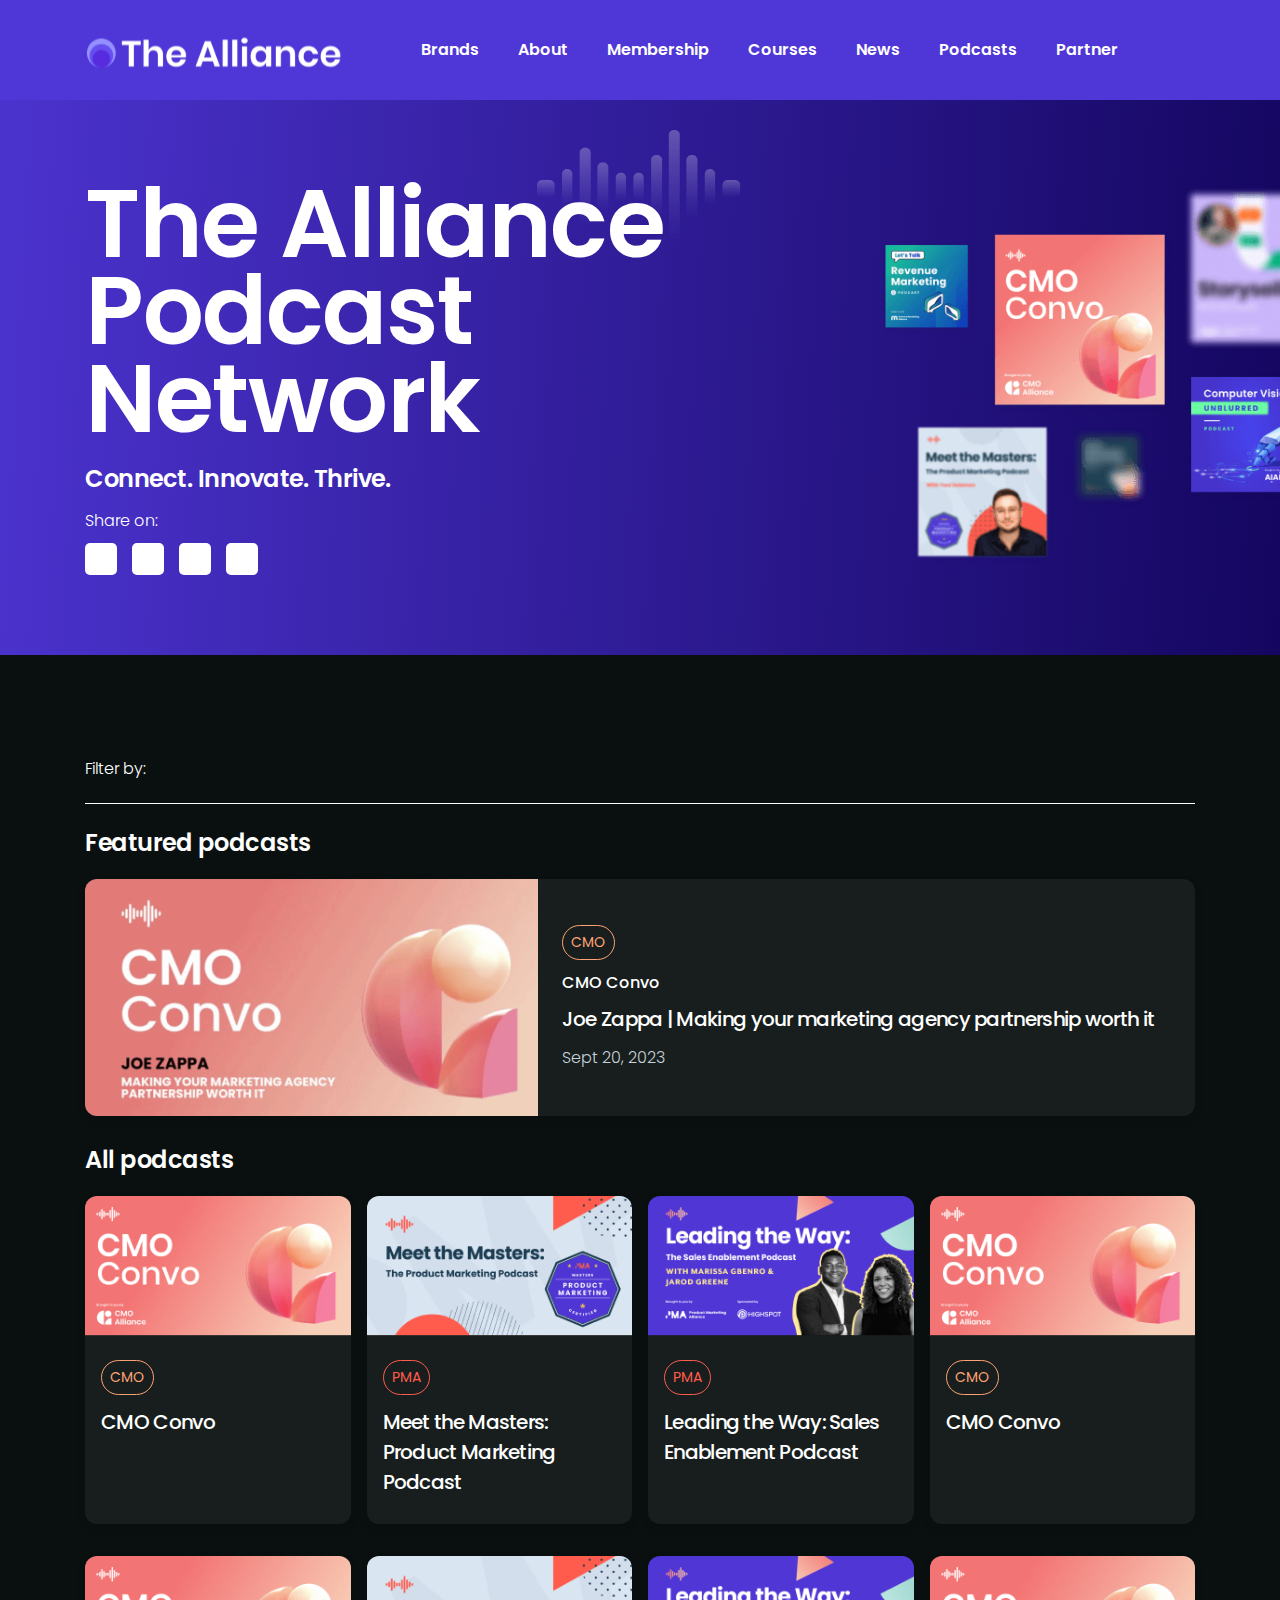
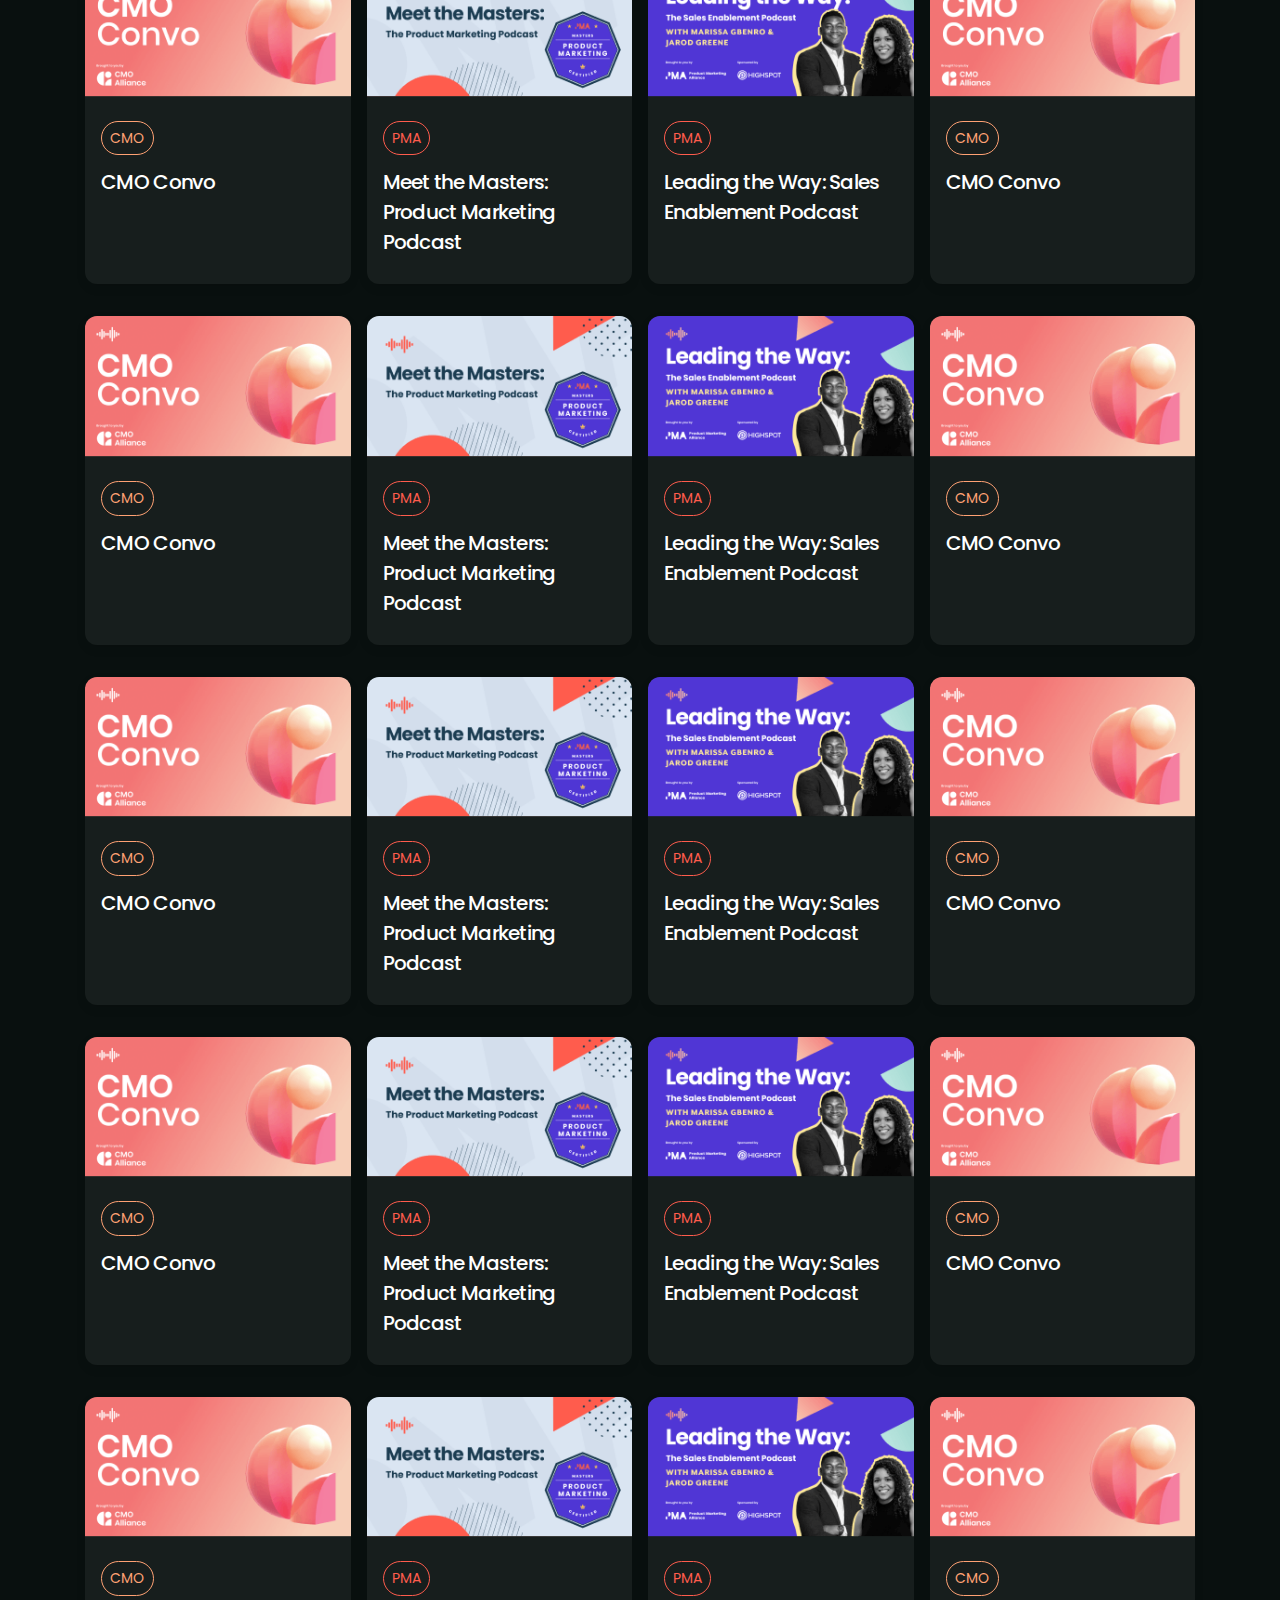
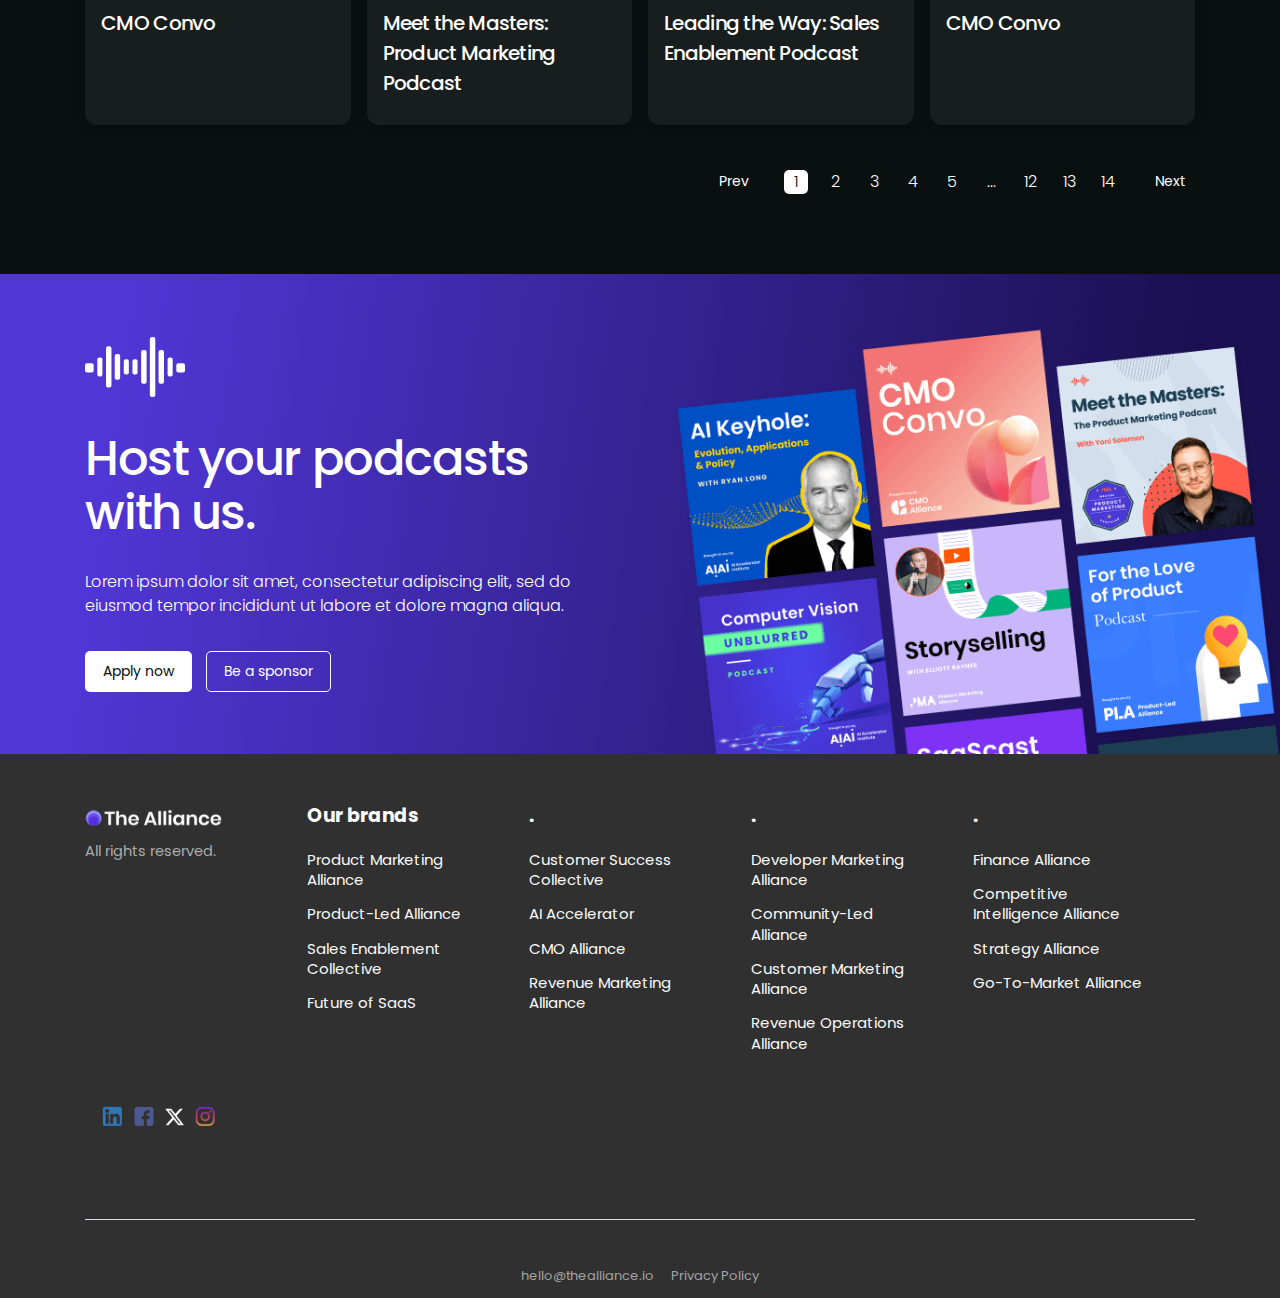
==== index.html @ 999b0a7b "a" ====
<!DOCTYPE html>
<html lang="en">
  <head>
    <meta charset="utf-8" />
    <title>The Alliance</title>
    <meta
      name="viewport"
      content="width=device-width, initial-scale=1, shrink-to-fit=no"
    />
    <meta name="description" content="Site description will be here" />
    <link
      href="https://kit-pro.fontawesome.com/releases/v5.15.2/css/pro.min.css"
      rel="stylesheet"
    />
    <link rel="stylesheet" href="css/nice-select.css" />
    <link rel="stylesheet" href="css/default-edit.css" />
    <link rel="stylesheet" type="text/css" href="style.css" />
    <link rel="stylesheet" type="text/css" href="css/responsive.css" />
    <!--End ALL STYLESHEET -->
  </head>

  <body>
    <!-- main-wrap -->
    <div class="main-wrap">
      <!-- offcanvas-start -->
      <div class="offcanvas-menu">
        <ul class="offmenu" id="menuParent">
          <a href="#" class="offcanvas-close"><i class="fa fa-times"></i></a>
          <li class="active"><a href="#">HOME</a></li>
          <li><a href="#">ABOUT US</a></li>
          <li class="dropdown">
            <a href="#" data-bs-toggle="collapse" data-bs-target="#drop-menu1"
              >OUR HORSES</a
            >
            <div
              class="dropdown-menu-custom collapse"
              id="drop-menu1"
              data-bs-parent="#menuParent"
            >
              <ul>
                <li><a href="#">YEARLINGS</a></li>
                <li><a href="#">2 YEAR OLDS</a></li>
                <li><a href="#">3 YEAR OLD PLUS</a></li>
              </ul>
            </div>
          </li>
          <li><a href="#">LATEST NEWS</a></li>
          <li><a href="#">CONTACT & FIND US</a></li>
        </ul>
      </div>
      <div class="offcanvas-overlay"></div>
      <!-- offcanvas-start-end -->

      <!-- header-section -->
      <header class="a-header">
        <div class="a-header-in">
          <div class="container">
            <div class="a-header__inner">
              <a href="index.html" class="a-header-logo">
                <img src="images/home/the-alliance-logo.svg" alt="" />
              </a>
              <div class="a-header-right">
                <div class="a-main-menu">
                  <ul>
                    <li><a href="#">Brands</a></li>
                    <li><a href="#">About</a></li>
                    <li><a href="#">Membership</a></li>
                    <li><a href="#">Courses</a></li>
                    <li><a href="#">News</a></li>
                    <li><a href="#">Podcasts</a></li>
                    <li><a href="#">Partner</a></li>
                  </ul>
                </div>
              </div>
            </div>
          </div>
        </div>
      </header>
      <!--End header-section -->

      <!-- main -->
      <main>
        <!-- hero-section -->
        <section class="hero-section">
          <div class="container">
            <div class="hero-section__inner">
              <div class="hero__row">
                <div class="hero__content">
                  <h1 class="h1">
                    <img
                      src="images/home/hero-title-shape.png"
                      alt=""
                      class="h1-shape"
                    />
                    The Alliance <br />
                    Podcast Network
                  </h1>
                  <h3>Connect. Innovate. Thrive.</h3>

                  <div class="h-share">
                    <h4>Share on:</h4>
                    <ul class="h-share-ul">
                      <li>
                        <a href=""><i class="fab fa-linkedin-in"></i></a>
                      </li>
                      <li>
                        <a href=""><i class="fab fa-twitter"></i></a>
                      </li>
                      <li>
                        <a href=""><i class="fab fa-facebook-f"></i></a>
                      </li>
                      <li>
                        <a href=""><i class="fab fa-instagram"></i></a>
                      </li>
                    </ul>
                  </div>
                </div>
                <div class="hero__image">
                  <img src="images/home/hero-image.png" alt="" class="img" />
                </div>
              </div>
            </div>
          </div>
        </section>
        <!-- hero-section end -->

        <!-- case-section -->
        <section class="case-section">
          <div class="container">
            <div class="case-section__inner">
              <!-- case-filter -->
              <div class="case__filter">
                <div class="case__filter__title">
                  <h4>
                    Filter by:
                    <span class="icon"><i class="far fa-plus"></i></span>
                  </h4>
                </div>
              </div>
              <!-- case-filter-end -->

              <!-- case-group -->
              <div class="case__group">
                <div class="case__group__title">
                  <h4>Featured podcasts</h4>
                </div>
                <div class="case__group__body">
                  <div class="product-slider product-slider-active">
                    <div class="product-slide">
                      <div class="product-slide_product">
                        <div class="product-slide_product__image">
                          <img
                            src="images/home/product-slide-1.png"
                            alt=""
                            class="img"
                          />
                        </div>
                        <div class="product-slide_product__content">
                          <div class="prd-tag">CMO</div>
                          <h4>CMO Convo</h4>
                          <h3>
                            Joe Zappa | Making your marketing agency partnership
                            worth it
                          </h3>
                          <p>Sept 20, 2023</p>
                        </div>
                      </div>
                    </div>
                  </div>
                </div>
              </div>
              <!-- case-group-end -->

              <!-- case-group -->
              <div class="case__group">
                <div class="case__group__title">
                  <h4>All podcasts</h4>
                </div>
                <div class="case__group__body">
                  <div class="product__case">
                    <!-- column -->
                    <div class="product__case__column">
                      <div class="product-sq">
                        <div class="product-sq__image">
                          <img
                            src="images/home/product-sq-1.png"
                            alt=""
                            class="img"
                          />
                        </div>
                        <div class="product-sq__content">
                          <div class="prd-tag">CMO</div>
                          <h3>CMO Convo</h3>
                        </div>
                      </div>
                    </div>
                    <!-- column-end -->
                    <!-- column -->
                    <div class="product__case__column">
                      <div class="product-sq">
                        <div class="product-sq__image">
                          <img
                            src="images/home/product-sq-2.png"
                            alt=""
                            class="img"
                          />
                        </div>
                        <div class="product-sq__content">
                          <div class="prd-tag prd-tag--r">PMA</div>
                          <h3>Meet the Masters: Product Marketing Podcast</h3>
                        </div>
                      </div>
                    </div>
                    <!-- column-end -->
                    <!-- column -->
                    <div class="product__case__column">
                      <div class="product-sq">
                        <div class="product-sq__image">
                          <img
                            src="images/home/product-sq-3.png"
                            alt=""
                            class="img"
                          />
                        </div>
                        <div class="product-sq__content">
                          <div class="prd-tag prd-tag--r">PMA</div>
                          <h3>Leading the Way: Sales Enablement Podcast</h3>
                        </div>
                      </div>
                    </div>
                    <!-- column-end -->
                    <!-- column -->
                    <div class="product__case__column">
                      <div class="product-sq">
                        <div class="product-sq__image">
                          <img
                            src="images/home/product-sq-4.png"
                            alt=""
                            class="img"
                          />
                        </div>
                        <div class="product-sq__content">
                          <div class="prd-tag">CMO</div>
                          <h3>CMO Convo</h3>
                        </div>
                      </div>
                    </div>
                    <!-- column-end -->

                    <!-- column -->
                    <div class="product__case__column">
                      <div class="product-sq">
                        <div class="product-sq__image">
                          <img
                            src="images/home/product-sq-1.png"
                            alt=""
                            class="img"
                          />
                        </div>
                        <div class="product-sq__content">
                          <div class="prd-tag">CMO</div>
                          <h3>CMO Convo</h3>
                        </div>
                      </div>
                    </div>
                    <!-- column-end -->
                    <!-- column -->
                    <div class="product__case__column">
                      <div class="product-sq">
                        <div class="product-sq__image">
                          <img
                            src="images/home/product-sq-2.png"
                            alt=""
                            class="img"
                          />
                        </div>
                        <div class="product-sq__content">
                          <div class="prd-tag prd-tag--r">PMA</div>
                          <h3>Meet the Masters: Product Marketing Podcast</h3>
                        </div>
                      </div>
                    </div>
                    <!-- column-end -->
                    <!-- column -->
                    <div class="product__case__column">
                      <div class="product-sq">
                        <div class="product-sq__image">
                          <img
                            src="images/home/product-sq-3.png"
                            alt=""
                            class="img"
                          />
                        </div>
                        <div class="product-sq__content">
                          <div class="prd-tag prd-tag--r">PMA</div>
                          <h3>Leading the Way: Sales Enablement Podcast</h3>
                        </div>
                      </div>
                    </div>
                    <!-- column-end -->
                    <!-- column -->
                    <div class="product__case__column">
                      <div class="product-sq">
                        <div class="product-sq__image">
                          <img
                            src="images/home/product-sq-4.png"
                            alt=""
                            class="img"
                          />
                        </div>
                        <div class="product-sq__content">
                          <div class="prd-tag">CMO</div>
                          <h3>CMO Convo</h3>
                        </div>
                      </div>
                    </div>
                    <!-- column-end -->

                    <!-- column -->
                    <div class="product__case__column">
                      <div class="product-sq">
                        <div class="product-sq__image">
                          <img
                            src="images/home/product-sq-1.png"
                            alt=""
                            class="img"
                          />
                        </div>
                        <div class="product-sq__content">
                          <div class="prd-tag">CMO</div>
                          <h3>CMO Convo</h3>
                        </div>
                      </div>
                    </div>
                    <!-- column-end -->
                    <!-- column -->
                    <div class="product__case__column">
                      <div class="product-sq">
                        <div class="product-sq__image">
                          <img
                            src="images/home/product-sq-2.png"
                            alt=""
                            class="img"
                          />
                        </div>
                        <div class="product-sq__content">
                          <div class="prd-tag prd-tag--r">PMA</div>
                          <h3>Meet the Masters: Product Marketing Podcast</h3>
                        </div>
                      </div>
                    </div>
                    <!-- column-end -->
                    <!-- column -->
                    <div class="product__case__column">
                      <div class="product-sq">
                        <div class="product-sq__image">
                          <img
                            src="images/home/product-sq-3.png"
                            alt=""
                            class="img"
                          />
                        </div>
                        <div class="product-sq__content">
                          <div class="prd-tag prd-tag--r">PMA</div>
                          <h3>Leading the Way: Sales Enablement Podcast</h3>
                        </div>
                      </div>
                    </div>
                    <!-- column-end -->
                    <!-- column -->
                    <div class="product__case__column">
                      <div class="product-sq">
                        <div class="product-sq__image">
                          <img
                            src="images/home/product-sq-4.png"
                            alt=""
                            class="img"
                          />
                        </div>
                        <div class="product-sq__content">
                          <div class="prd-tag">CMO</div>
                          <h3>CMO Convo</h3>
                        </div>
                      </div>
                    </div>
                    <!-- column-end -->

                    <!-- column -->
                    <div class="product__case__column">
                      <div class="product-sq">
                        <div class="product-sq__image">
                          <img
                            src="images/home/product-sq-1.png"
                            alt=""
                            class="img"
                          />
                        </div>
                        <div class="product-sq__content">
                          <div class="prd-tag">CMO</div>
                          <h3>CMO Convo</h3>
                        </div>
                      </div>
                    </div>
                    <!-- column-end -->
                    <!-- column -->
                    <div class="product__case__column">
                      <div class="product-sq">
                        <div class="product-sq__image">
                          <img
                            src="images/home/product-sq-2.png"
                            alt=""
                            class="img"
                          />
                        </div>
                        <div class="product-sq__content">
                          <div class="prd-tag prd-tag--r">PMA</div>
                          <h3>Meet the Masters: Product Marketing Podcast</h3>
                        </div>
                      </div>
                    </div>
                    <!-- column-end -->
                    <!-- column -->
                    <div class="product__case__column">
                      <div class="product-sq">
                        <div class="product-sq__image">
                          <img
                            src="images/home/product-sq-3.png"
                            alt=""
                            class="img"
                          />
                        </div>
                        <div class="product-sq__content">
                          <div class="prd-tag prd-tag--r">PMA</div>
                          <h3>Leading the Way: Sales Enablement Podcast</h3>
                        </div>
                      </div>
                    </div>
                    <!-- column-end -->
                    <!-- column -->
                    <div class="product__case__column">
                      <div class="product-sq">
                        <div class="product-sq__image">
                          <img
                            src="images/home/product-sq-4.png"
                            alt=""
                            class="img"
                          />
                        </div>
                        <div class="product-sq__content">
                          <div class="prd-tag">CMO</div>
                          <h3>CMO Convo</h3>
                        </div>
                      </div>
                    </div>
                    <!-- column-end -->

                    <!-- column -->
                    <div class="product__case__column">
                      <div class="product-sq">
                        <div class="product-sq__image">
                          <img
                            src="images/home/product-sq-1.png"
                            alt=""
                            class="img"
                          />
                        </div>
                        <div class="product-sq__content">
                          <div class="prd-tag">CMO</div>
                          <h3>CMO Convo</h3>
                        </div>
                      </div>
                    </div>
                    <!-- column-end -->
                    <!-- column -->
                    <div class="product__case__column">
                      <div class="product-sq">
                        <div class="product-sq__image">
                          <img
                            src="images/home/product-sq-2.png"
                            alt=""
                            class="img"
                          />
                        </div>
                        <div class="product-sq__content">
                          <div class="prd-tag prd-tag--r">PMA</div>
                          <h3>Meet the Masters: Product Marketing Podcast</h3>
                        </div>
                      </div>
                    </div>
                    <!-- column-end -->
                    <!-- column -->
                    <div class="product__case__column">
                      <div class="product-sq">
                        <div class="product-sq__image">
                          <img
                            src="images/home/product-sq-3.png"
                            alt=""
                            class="img"
                          />
                        </div>
                        <div class="product-sq__content">
                          <div class="prd-tag prd-tag--r">PMA</div>
                          <h3>Leading the Way: Sales Enablement Podcast</h3>
                        </div>
                      </div>
                    </div>
                    <!-- column-end -->
                    <!-- column -->
                    <div class="product__case__column">
                      <div class="product-sq">
                        <div class="product-sq__image">
                          <img
                            src="images/home/product-sq-4.png"
                            alt=""
                            class="img"
                          />
                        </div>
                        <div class="product-sq__content">
                          <div class="prd-tag">CMO</div>
                          <h3>CMO Convo</h3>
                        </div>
                      </div>
                    </div>
                    <!-- column-end -->

                    <!-- column -->
                    <div class="product__case__column">
                      <div class="product-sq">
                        <div class="product-sq__image">
                          <img
                            src="images/home/product-sq-1.png"
                            alt=""
                            class="img"
                          />
                        </div>
                        <div class="product-sq__content">
                          <div class="prd-tag">CMO</div>
                          <h3>CMO Convo</h3>
                        </div>
                      </div>
                    </div>
                    <!-- column-end -->
                    <!-- column -->
                    <div class="product__case__column">
                      <div class="product-sq">
                        <div class="product-sq__image">
                          <img
                            src="images/home/product-sq-2.png"
                            alt=""
                            class="img"
                          />
                        </div>
                        <div class="product-sq__content">
                          <div class="prd-tag prd-tag--r">PMA</div>
                          <h3>Meet the Masters: Product Marketing Podcast</h3>
                        </div>
                      </div>
                    </div>
                    <!-- column-end -->
                    <!-- column -->
                    <div class="product__case__column">
                      <div class="product-sq">
                        <div class="product-sq__image">
                          <img
                            src="images/home/product-sq-3.png"
                            alt=""
                            class="img"
                          />
                        </div>
                        <div class="product-sq__content">
                          <div class="prd-tag prd-tag--r">PMA</div>
                          <h3>Leading the Way: Sales Enablement Podcast</h3>
                        </div>
                      </div>
                    </div>
                    <!-- column-end -->
                    <!-- column -->
                    <div class="product__case__column">
                      <div class="product-sq">
                        <div class="product-sq__image">
                          <img
                            src="images/home/product-sq-4.png"
                            alt=""
                            class="img"
                          />
                        </div>
                        <div class="product-sq__content">
                          <div class="prd-tag">CMO</div>
                          <h3>CMO Convo</h3>
                        </div>
                      </div>
                    </div>
                    <!-- column-end -->
                  </div>
                </div>
              </div>
              <!-- case-group-end -->

              <!-- pagination -->
              <div class="pagination">
                <a href="#" class="act-button">
                  <i class="far fa-arrow-left"></i>
                  <span class="txt">Prev</span>
                </a>
                <ul>
                  <li><a class="active" href="#">1</a></li>
                  <li><a href="#">2</a></li>
                  <li><a href="#">3</a></li>
                  <li><a href="#">4</a></li>
                  <li><a href="#">5</a></li>
                  <li><a href="#">...</a></li>
                  <li><a href="#">12</a></li>
                  <li><a href="#">13</a></li>
                  <li><a href="#">14</a></li>
                </ul>
                <a href="#" class="act-button">
                  <span class="txt">Next</span>
                  <i class="far fa-arrow-right"></i>
                </a>
              </div>
              <!-- pagination-end -->
            </div>
          </div>
        </section>
        <!-- case-section-end -->

        <!-- hp-section -->
        <section class="hp-section">
          <div class="container">
            <div class="hp-section__inner">
              <div class="hp__row">
                <div class="hp_content_side">
                  <div class="t-shape">
                    <img
                      src="images/home/hp-title-shape.svg"
                      alt=""
                      class="img"
                    />
                  </div>
                  <h3>Host your podcasts with us.</h3>
                  <p>
                    Lorem ipsum dolor sit amet, consectetur adipiscing elit, sed
                    do eiusmod tempor incididunt ut labore et dolore magna
                    aliqua.
                  </p>
                  <div class="bottom-buttons">
                    <a href="#" class="button default-button">Apply now</a>
                    <a
                      href="#"
                      class="button default-button default-button--bordered"
                      >Be a sponsor</a
                    >
                  </div>
                </div>
                <div class="hp_image_side">
                  <img src="images/home/hp-image.png" alt="" class="img" />
                </div>
              </div>
            </div>
          </div>
        </section>
        <!-- hp-section-end -->
      </main>
      <!-- main end -->

      <!-- footer-section -->
      <footer class="a-footer">
        <div class="container">
          <div class="a-footer-top">
            <div class="a-footer-top__row">
              <div class="a-f-t-l-column">
                <a href="index.html" class="a-footer-logo">
                  <img src="images/home/the-alliance-logo.svg" alt="" />
                </a>
                <p>All rights reserved.</p>
              </div>
              <div class="a-f-t-m-column">
                <div class="footer-menu">
                  <h4>Our brands</h4>
                  <ul>
                    <li><a href="#">Product Marketing Alliance</a></li>
                    <li><a href="#">Product-Led Alliance</a></li>
                    <li><a href="#">Sales Enablement Collective</a></li>
                    <li><a href="#">Future of SaaS</a></li>
                  </ul>
                </div>
              </div>
              <div class="a-f-t-m-column">
                <div class="footer-menu">
                  <h4>.</h4>
                  <ul>
                    <li><a href="#">Customer Success Collective</a></li>
                    <li><a href="#">AI Accelerator</a></li>
                    <li><a href="#">CMO Alliance</a></li>
                    <li><a href="#">Revenue Marketing Alliance</a></li>
                  </ul>
                </div>
              </div>
              <div class="a-f-t-m-column">
                <div class="footer-menu">
                  <h4>.</h4>
                  <ul>
                    <li><a href="#">Developer Marketing Alliance</a></li>
                    <li><a href="#">Community-Led Alliance</a></li>
                    <li><a href="#">Customer Marketing Alliance</a></li>
                    <li><a href="#">Revenue Operations Alliance</a></li>
                  </ul>
                </div>
              </div>
              <div class="a-f-t-m-column">
                <div class="footer-menu">
                  <h4>.</h4>
                  <ul>
                    <li><a href="#">Finance Alliance</a></li>
                    <li><a href="#">Competitive Intelligence Alliance</a></li>
                    <li><a href="#">Strategy Alliance</a></li>
                    <li><a href="#">Go-To-Market Alliance</a></li>
                  </ul>
                </div>
              </div>
            </div>
            <div class="afs-menu">
              <ul>
                <li>
                  <a href="#">
                    <img src="images/home/linkedin.png" alt="" />
                  </a>
                </li>
                <li>
                  <a href="#">
                    <img src="images/home/facebook.png" alt="" />
                  </a>
                </li>
                <li>
                  <a href="#">
                    <img src="images/home/x.png" alt="" />
                  </a>
                </li>
                <li>
                  <a href="#">
                    <img src="images/home/instagram.png" alt="" />
                  </a>
                </li>
              </ul>
            </div>
          </div>

          <div class="a-footer__bottom">
            <a href="mailto:hello@thealliance.io" class="a-f-a"
              >hello@thealliance.io</a
            >
            <a href="#" class="a-f-a">Privacy Policy</a>
          </div>
        </div>
      </footer>
      <!--End footer-section -->
    </div>
    <!-- main-wrap -->

    <!-- js -->
    <script src="js/main.js"></script>
    <!-- End All Js -->
  </body>
</html>
---- css/default-edit.css ----
/* ---buttons--- */
.default-button {
    padding: 5px 17px;
    min-height: 41px;
    border-radius: 5px;
    display: flex;
    align-items: center;
    justify-content: center;
    text-align: center;
    background: #fff;
    color: #09100F;
    font-size: 14px;
    font-style: normal;
    font-weight: 400;
    line-height: 17px; /* 121.429% */
    transition: 0.3s;
    border: 1px solid transparent;
}
.default-button:hover {
    color: #fff;
    background: var(--theme__color2);
    border-color: transparent;
}

.default-button--bordered {
    border-color: #fff;
    color: #fff;
    background: transparent;
}
/* ---buttons---end */

/* -checkbox-model- */
.checkbox-model {
    appearance: none;
    -moz-appearance: none;
    -webkit-appearance: none;
    height: 16px;
    width: 16px;
    border-radius: 5px;
    font-size: 12px;
    flex-shrink: 0;
    position: relative;
    cursor: pointer;
  }
  .checkbox-model::before {
    content: '';
    height: 100%;
    width: 100%;
    border: 1px solid #fff;
    position: absolute;
    top: 0;
    left: 0;
    height: 100%;
    width: 100%;
    display: flex;
    border-radius: inherit;
  }
  .checkbox-model::after {
    content: '\f00c';
    font-family: "Font Awesome 5 Pro";
    height: 100%;
    width: 100%;
    position: absolute;
    background: #fff;
    top: 0;
    left: 0;
    height: 100%;
    width: 100%;
    display: flex;
    align-items: center;
    justify-content: center;
    color: #09100F;
    font-size:inherit;
    border-radius: inherit;
    opacity: 0;
    transition: 0.3s;
  }
  .checkbox-model:checked::after {
    opacity: 1;
  }

/* small-tools */
.underline {
    text-decoration: underline !important;
}
.h-initial {
    height: initial !important;
}
.space-nowrap {
    white-space: nowrap;
}
.hidden-scroll {
    overflow-y: auto !important;
    -ms-overflow-style: none !important;  /* IE and Edge */
    scrollbar-width: none !important;  /* Firefox */
}
.hidden-scroll::-webkit-scrollbar {
    display: none !important;
}
.pseudo-before-none::before {
    display: none !important;
}
.pseudo-after-none::after {
    display: none !important;
}
.pseudo-none::before,
.pseudo-none::after {
    display: none !important;
}



.flip {
    transform: rotateY(180deg);
}
.flip-x {
    transform: rotateX(180deg);
}
.rotate1_8 {
    transform: rotate(45deg) !important;
}
.rotate2_8 {
    transform: rotate(90deg) !important;
}
.rotate3_8 {
    transform: rotate(135deg) !important;
}
.rotate4_8 {
    transform: rotate(180deg) !important;
}
.rotate5_8 {
    transform: rotate(225deg) !important;
}
.rotate6_8 {
    transform: rotate(270deg) !important;
}
.rotate7_8 {
    transform: rotate(315deg) !important;
}
.rotate8_8 {
    transform: rotate(360deg) !important;
}


/* bg */
.bg-theme1 {
    background: var(--theme__color1) !important;
}
.bg-theme2 {
    background: var(--theme__color2) !important;
}
.bg-theme3 {
    background: var(--theme__color3) !important;
}
.bg-theme4 {
    background: var(--theme__color4) !important;
}

/* hover--bg */
.hover-bg-theme1:hover {
    background: var(--theme__color1) !important;
}
.hover-bg-theme2:hover {
    background: var(--theme__color2) !important;
}
.hover-bg-theme3:hover {
    background: var(--theme__color3) !important;
}
.hover-bg-theme4:hover {
    background: var(--theme__color4) !important;
}


/* fonts */
.font1 {
    font-family: var(--font1);
}
.font2 {
    font-family: var(--font2);
}
.font3 {
    font-family: var(--font3);
}
.font4 {
    font-family: var(--font4);
}


/* text-color */
.color-white {
    color: #fff !important;
}
.color-text {
    color: var(--text__color1) !important;
}
.color-theme1 {
    color: var(--theme__color1) !important;
}
.color-theme2 {
    color: var(--theme__color2) !important;
}
.color-theme3 {
    color: var(--theme__color3) !important;
}
.color-theme4 {
    color: var(--theme__color4) !important;
}


/* text-align */
.text-left {
    text-align: left !important;
}
.text-right {
    text-align: right !important;
}
.text-center {
    text-align: center !important;
}
.text-justified {
    text-align: justify !important;
}


/* font-weights */
.fw-300 {
    font-weight: 300 !important;
}
.fw-400 {
    font-weight: 400 !important;
}
.fw-500 {
    font-weight: 500 !important;
}
.fw-600{
    font-weight: 600!important;
}
.fw-700 {
    font-weight: 700 !important;
}
.fw-800{
    font-weight: 800!important;
}



/* nice-select-edit */
.nice-select {
    height: initial;
    min-height: initial;
    line-height: 1;
    padding: 0 20px 0 0;
    float: none;
    display: inline-block;
    border: none;
}
.nice-select:after {
    margin-top: -2px;
}
.nice-select .list .option,
.nice-select.open .list .option {
    font-size: 16px;
    line-height: initial;
    min-height: initial;
    padding: 13px 15px;
    min-width: 50px;
}
.nice-select .option.selected {
    font-weight: inherit;
}
.nice-select .list {
    border-radius: 2px;
    min-width: 100%;
}

@media (max-width: 767px) {
    .nice-select .list .option,
    .nice-select.open .list .option {
        font-size: 16px;
        line-height: initial;
        min-height: initial;
        padding: 8px 12px;
        min-width: 50px;
    } 
}





/* important */
#scrollUp {
    background-image: url("../images/base/top.png");
    bottom: 20px;
    right: 20px;
    width: 38px;    /* Width of image */
    height: 38px;   /* Height of image */
    color: transparent;
}
---- style.css ----
/*-----------------------------------=========Main-Style-Sheet=========----------------------------------------*/


@import url('https://fonts.googleapis.com/css2?family=Poppins:wght@300;400;500;600;700;800&display=swap');
:root {
  --theme__color1: #4F36D6;
  --theme__color2: #FFA274;
  --theme__color3: #FF5C4D;
  --poppins: 'Poppins', sans-serif;
}
*,::before,::after {
  box-sizing: border-box;
  margin: 0;
  padding: 0;
}
body {
  font-size: 16px;
  line-height: 150%;
  background-color: #fff;
  overflow-x: hidden;
  word-wrap: break-word;
  word-break: normal;
  font-weight: 400;
  -webkit-font-smoothing: antialiased;
  font-family: var(--poppins);
}
a, a:active, a:focus, a:active, a:hover {
  text-decoration:none !important;
  color: inherit;
}
input{
  -ms-box-sizing: border-box;
  box-sizing: border-box;
}
a:hover,
a:focus,
input:focus,
input:hover,
select:focus,
select:hover,
select:active,
textarea:focus,
textarea:hover,
button:focus {
  outline: none;
}
::placeholder {
  opacity: 1;
}
:focus::placeholder {
  opacity: 0;
}
table {
  border-collapse: separate;
  border-spacing: 0;
  table-layout: fixed; /* Prevents HTML tables from becoming too wide */
  width: 100%;
}
img {
  -ms-interpolation-mode: bicubic;
  border: 0;
  height: auto;
  max-width: 100%;
  vertical-align: middle;
}
iframe {
  width: 100%;
}
h1, h2, h3, h4, h5, h6,
.h1, .h2, .h3, .h4, .h5, .h6{
  font-weight: 700;
}
ul{
    margin: 0;
    padding: 0;
    list-style: none;
}
p{
  font-size: 18px;
  line-height: 1.2;
  margin-bottom: 15px;
}
p:last-child{
  margin: 0;
}
.main-wrap {
  width: 100%;
  overflow: hidden;
}
.container {
  padding: 0 15px;
  margin: 0 auto;
  width: 100%;
}
@media (max-width: 575px) {
  .container {
    max-width: 100%;
  }
}
@media (max-width: 767px) and (min-width: 576px) {
  .container {
    max-width: 540px;
  }
}
@media (max-width: 991px) and (min-width: 768px) {
  .container {
    max-width: 720px;
  }
}
@media (max-width: 1199px) and (min-width: 992px) {
  .container {
    max-width: 960px;
  }
}
@media (max-width: 1399px) and (min-width: 1200px) {
  .container {
    max-width: 1140px;
  }
}
@media (min-width: 1300px) {
  .container {
    max-width: 1222px;
  }
}




/* header */
.a-header {
  position: relative;
  top: 0;
  left: 0;
  width: 100%;
  z-index: 100;
  background: var(--theme__color1);
  color: #fff;
}
.a-header-in {
  padding: 30px 0;
}
.a-header__inner {
  display: flex;
  justify-content: space-between;
  align-items: center;
}
.a-header-logo {
  display: block;
  width: 259px;
}
.a-header-logo img {

}

.a-header-right {
  margin: 0 auto;
}
.a-main-menu {

}
.a-main-menu ul {
  gap: 23px;
  display: flex;
}
.a-main-menu ul li {

}
.a-main-menu ul li a {
  font-size: 16px;
  padding: 5px 8px;
  border-radius: 5px;
  font-style: normal;
  font-weight: 600;
  line-height: 150%; /*  */
  display: flex;
  transition: 0.3s;
}
.a-main-menu ul li a:hover {
  background: #7958DE;
}
/* header-end */

/* ---offcanvas-css--- */
.offcanvas-open {
  font-size: 22px;
  transition: 0.3s;
}
.offcanvas-open:hover {
  color: #97A3AE;
}
.offcanvas-close {
  color: var(--theme__color1);
  position: absolute;
  transition: 0.3s;
  right: 25px;
  top: 25px;
}
.offcanvas-close:hover {
  color: #97A3AE;
}
.offcanvas-menu {
  position: fixed;
  height: 100%;
  width: 100%;
  top: 0;
  left: 0;
  z-index: 1000;
  transform: translateX(-105%);
  transition: 0.3s;
}
.offcanvas-menu.active {
  transform: translate(0);
}
.offcanvas-menu .offmenu {
  max-width: 250px;
  min-width: 200px;
  z-index: 5;
  position: relative;
  background: #d5dce2;
  height: 100%;
  padding: 50px 20px 40px;
  overflow: auto;
  -ms-overflow-style: none;  /* IE and Edge */
  scrollbar-width: none;  /* Firefox */
}
.offcanvas-menu .offmenu :-webkit-scrollbar {
  display: none;
}
.offcanvas-menu ul li a {
  display: block;
  text-align: center;
  font-size: 16px;
  color: var(--theme__color1);
  padding: 10px;
}
.dropdown-menu-custom ul {
  background: #fff;
  padding: 20px 0;
}
.dropdown-menu-custom ul li a {
  color: #97A3AE;
}
.offcanvas-overlay {
  position: fixed;
  top: 0;
  left: 0;
  height: 100%;
  width: 100%;
  background: rgba(0, 0, 0, 0.178);
  z-index: 2;
  transform: 0;
  z-index: 900;
  opacity: 0;
  visibility: hidden;
  transition: 0.3s;
}
.offcanvas-overlay.active {
  opacity: 1;
  visibility: visible;
}
/* ---offcanvas-css-end---*/


/* ---hero-section--- */
.hero-section {
  padding: 80px 0;
  background: linear-gradient(93deg, #4F36D6 -7.61%, #0F0256 109.14%);
  color: #fff;
}
.hero-section__inner {

}

.hero__row {
  display: flex;
  align-items: center;
}
.hero__content {

}
.hero__content .h1 {
  font-size: 96px;
  margin-bottom: 23px;
  font-style: normal;
  font-weight: 600;
  line-height: 91.667%; /*  */
  letter-spacing: -1.5px;
  position: relative;
}
.hero__content .h1 .h1-shape {
  width: 204px;
  position: absolute;
  top: -50px;
  right: 100px;
}
.hero__content h3 {
  font-size: 24px;
  font-style: normal;
  font-weight: 600;
  line-height: 116.667%; /*  */
  letter-spacing: -0.48px;
}
.h-share {
  margin-top: 16px;
}
.h-share h4 {
  font-size: 16px;
  margin-bottom: 10px;
  font-style: normal;
  font-weight: 300;
  line-height: 150%; /*  */
}
.h-share ul {
  display: flex;
  gap: 15px;
}
.h-share ul li {

}
.h-share ul li a {
  height: 32px;
  width: 32px;
  font-size: 18px;
  display: flex;
  align-items: center;
  justify-content: center;
  text-align: center;
  border-radius: 5px;
  background: #fff;
  color: #4D1FBC;
  transition: 0.3s;
}
.h-share ul li a:hover {
  color: #fff;
  background: var(--theme__color3);
}

.hero__image {
	flex-shrink: 0;
	width: 42.6%;
	margin-right: -14%;
	margin-left: 3.3%;
}
.hero__image .img {

}
/* ---hero-section---end */



/* ---case-section--- */
.case-section {
  padding: 80px 0;
  background: #09100F;
  color: #fff;
}
.case-section__inner {

}

.case__filter {
  margin-bottom: 25px;
  border-bottom: 1px solid #fff;
  position: relative;
}
.case__filter__title {
  padding: 22px 0;
  display: flex;
  align-items: center;
  justify-content: space-between;
  position: relative;
}
.case__filter__title h4 {
  font-size: 16px;
  font-style: normal;
  font-weight: 300;
  line-height: 150%;
  display: flex;
  align-items: center;
  gap: 12px;
}
.case__filter__title h4 i {
  font-size: 18px;
}
.case__filter__active-options {
  gap: 16px;
  padding: 0 0 24px;
  display: flex;
  flex-wrap: wrap;

}
.filter-active-option {
  min-height: 41px;
  padding: 5px 18px;
  font-size: 14px;
  gap: 10px;
  border-radius: 50px;
  border: 1px solid #C5D2D9;
  font-style: normal;
  font-weight: 400;
  line-height: 17px; /* 121.429% */
  display: flex;
  color: #C5D2D9;
  display: flex;
  align-items: center;
  justify-content: center;
  text-align: center;
}
.filter-active-option a {
  transition: 0.3s;
}
.filter-active-option a:hover {
  color: var(--theme__color3);
}
.case-filter__panel {
  padding: 24px 0;
  position: absolute;
  top: calc(100% + 1px);
  left: 0;
  width: calc(25% - 12px);
  background: #0A100F;
  border-right: 1px solid #fff;
}
.case-panel__clear-all {
  font-size: 16px;
  gap: 16px;
  margin-bottom: 35px;
  display: flex;
  align-items: center;
  font-style: normal;
  font-weight: 300;
}
.case-panel__clear-all i {
  font-size: 20px;
}
.case-filter-option-group__out {
  margin-bottom: 35px;
}
.case-filter-option-group__out h4 {
  font-size: 16px;
  margin-bottom: 17px;
  font-style: normal;
  font-weight: 300;
}
.case-filter-options__wrap {
  gap: 19px;
  display: flex;
  flex-direction: column;
}
.case-filter-label {
  gap: 16px;
  display: flex;
  align-items: center;
}
.case-filter-label .checkbox {

}
.case-filter-label .txt {
  font-size: 16px;
  font-style: normal;
  font-weight: 300;
}




.case__group {
  margin-bottom: 30px;
}
.case__group__title {
  margin-bottom: 22px;
}
.case__group__title h4 {
  font-size: 24px;
  font-style: normal;
  font-weight: 600;
  line-height: 116.667%; /*  */
  letter-spacing: -0.48px;
}
.case__group__body {

}

.product-slider {

}
.product-slide {

}
.product-slide_product {
  border-radius: 12px;
  gap: 24px;
  display: flex;
  background: #171E1D;
  box-shadow: 0px 4px 10px 0px rgba(0, 0, 0, 0.10);
  align-items: center;
}
.product-slide_product__image {
	width: 40.8%;
  border-top-left-radius: inherit;
  border-bottom-left-radius: inherit;
}
.product-slide_product__image .img {
  border-radius: inherit;
}
.product-slide_product__content {

}
.product-slide_product__content .prd-tag {
  margin-bottom: 11px;
}
.prd-tag {
  padding: 8px;
  font-size: 14px;
  font-style: normal;
  font-weight: 400;
  line-height: 121.429%; /*  */
  border: 1px solid var(--theme__color2);
  display: inline-flex;
  align-items: center;
  justify-content: center;
  text-align: center;
  border-radius: 50px;
  color: var(--theme__color2);
}
.prd-tag--r {
  border-color: var(--theme__color3);
  color: var(--theme__color3);
}
.product-slide_product__content h4 {
  font-size: 16px;
  margin-bottom: 9px;
  font-style: normal;
  font-weight: 500;
  line-height: 150%; /* 150% */
}
.product-slide_product__content h3 {
  font-size: 20px;
  margin-bottom: 12px;
  font-style: normal;
  font-weight: 500;
  line-height: 150%; /* 150% */
  letter-spacing: -0.7px;
}
.product-slide_product__content p {
  font-size: 16px;
  font-style: normal;
  font-weight: 300;
  line-height: 150%; /* 150% */
  color: #C5D2D9;
}

.product__case {
  grid-gap: 16px;
  grid-template-columns: repeat(4,1fr);
  display: grid;
  margin: -8px 0;
}
.product__case__column {
  padding: 8px 0;
  display: flex;
  flex-direction: column;
}
.product-sq {
  border-radius: 12px;
  background: #171E1D;
  box-shadow: 0px 4px 10px 0px rgba(0, 0, 0, 0.10);
  flex-grow: 1;
}
.product-sq__image {
  width: 100%;
  border-top-left-radius: inherit;
  border-top-right-radius: inherit;
}
.product-sq__image .img {
  width: 100%;
  border-radius: inherit;
}
.product-sq__content {
  padding: 24px 16px 27px;
}
.product-sq__content .prd-tag {
  margin-bottom: 12px;
}
.product-sq__content h3 {
  font-size: 20px;
  font-style: normal;
  font-weight: 500;
  line-height: 150%; /*  */
  letter-spacing: -0.7px;
}
/* ---case-section---end */



/* ---pagination--- */
.pagination {
  margin-top: 45px;
  gap: 35px;
  display: flex;
  align-items: center;
  justify-content: flex-end;
}
.pagination .act-button {
  font-size: 14px;
  gap: 9px;
  font-style: normal;
  font-weight: 400;
  line-height: 121.429%; /*  */
  display: flex;
  justify-content: center;
  align-items: center;
  text-align: center;
  transition: 0.3s;
}
.pagination .act-button:hover {
  color: var(--theme__color2);
}
.pagination .act-button i {
  font-size: 16px;
}
.pagination ul {
  display: flex;
  align-items: center;
  gap: 15px;
}
.pagination ul li {

}
.pagination ul li a {
  height: 24px;
  width: 24px;
  border-radius: 5px;
  font-size: 16px;
  font-style: normal;
  font-weight: 300;
  line-height: 150%; /*  */
  display: flex;
  align-items: center;
  justify-content: center;
  text-align: center;
  transition: 0.3s;
}
.pagination ul li a.active {
  background: #fff;
  color: #09100F;
}
.pagination ul li a:hover {
  background: #fff;
  color: #09100F;
}
.pagination ul li a:hover {

}
/* ---pagination---end */



/* ---hp-section--- */
.hp-section {
  background: linear-gradient(98deg, #5036D5 9.74%, #1B1051 88.96%);
  color: #fff;
}
.hp-section__inner {

}

.hp__row {
  display: flex;
  align-items: center;
}
.hp_content_side {
  padding-right: 8%;
  flex-grow: 1;
}
.hp_content_side .t-shape {
  width: 100px;
  margin-bottom: 35px;
}
.hp_content_side .t-shape .img {

}
.hp_content_side h3 {
  font-size: 48px;
  margin-bottom: 30px;
  font-style: normal;
  font-weight: 500;
  line-height: 112.5%; /*  */
  letter-spacing: -1.44px;
}
.hp_content_side p {
  font-size: 16px;
  font-style: normal;
  font-weight: 300;
  line-height: 150%;
}
.hp_content_side .bottom-buttons {
  margin-top: 33px;
  gap: 14px;
  display: flex;
}
.hp_content_side .bottom-buttons .button {

}

.hp_image_side {
  margin-top: 35px;
	width: 57.3%;
  margin-right: -10%;
	flex-shrink: 0;
}
.hp_image_side .img {

}
/* ---hp-section---end */


/* ---a-footer-section--- */
.a-footer {
  background: #303030;
  color: #fff;
}
.a-footer-top {
  padding: 50px 0 90px;
}
.a-footer-top__row {
  display: flex;
}
.a-f-t-l-column {
  width: 20%;
}
.a-f-t-l-column p {
  color: #ACACAC;
  font-size: 14.6px;
}
.a-footer-logo {
  width: 138px;
  margin-bottom: 15px;
  display: block;
}
.a-footer-logo img {

}
.a-f-t-m-column {
  width: 20%;
  padding-right: 50px;
}
.footer-menu {

}
.footer-menu h4 {
  font-size: 19px;
  margin-bottom: 22px;
}
.footer-menu ul {
  display: flex;
  flex-direction: column;
  gap: 14px;
}
.footer-menu ul li {

}
.footer-menu ul li a {
  font-size: 15px;
  line-height: 135%;
  display: flex;
  color: #FBFBFB;
  transition: 0.3s;
}
.footer-menu ul li a:hover {
  color: var(--theme__color1);
}

.afs-menu {
  margin-top: 50px;
  padding-left: 15px;
}
.afs-menu ul {
  gap: 6px;
  display: flex;
}
.afs-menu ul li {

}
.afs-menu ul li a {
  transition: 0.3s;
}
.afs-menu ul li a:hover {
  opacity: 0.7;
}

.a-footer__bottom {
  padding: 44px 0 10px;
  gap: 17px;
  border-top: 1px solid #DADDE5;
  display: flex;
  align-items: center;
  justify-content: center;
}
.a-f-a {
  font-size: 13px;
  transform: 0.3s;
  color: #A3A3A3;
  transition: 0.3s;
}
.a-f-a:hover {
  color: var(--theme__color1);
}
/* ---a-footer-section---end */
---- css/responsive.css ----
@media (max-width: 1399px) {
 
}


@media (max-width: 1199px) {
 
}


@media (max-width: 991px) {
 
}


@media (max-width: 768px) {
 
}


@media (max-width: 575px) {
 
}


@media (max-width: 390px) {
 
}
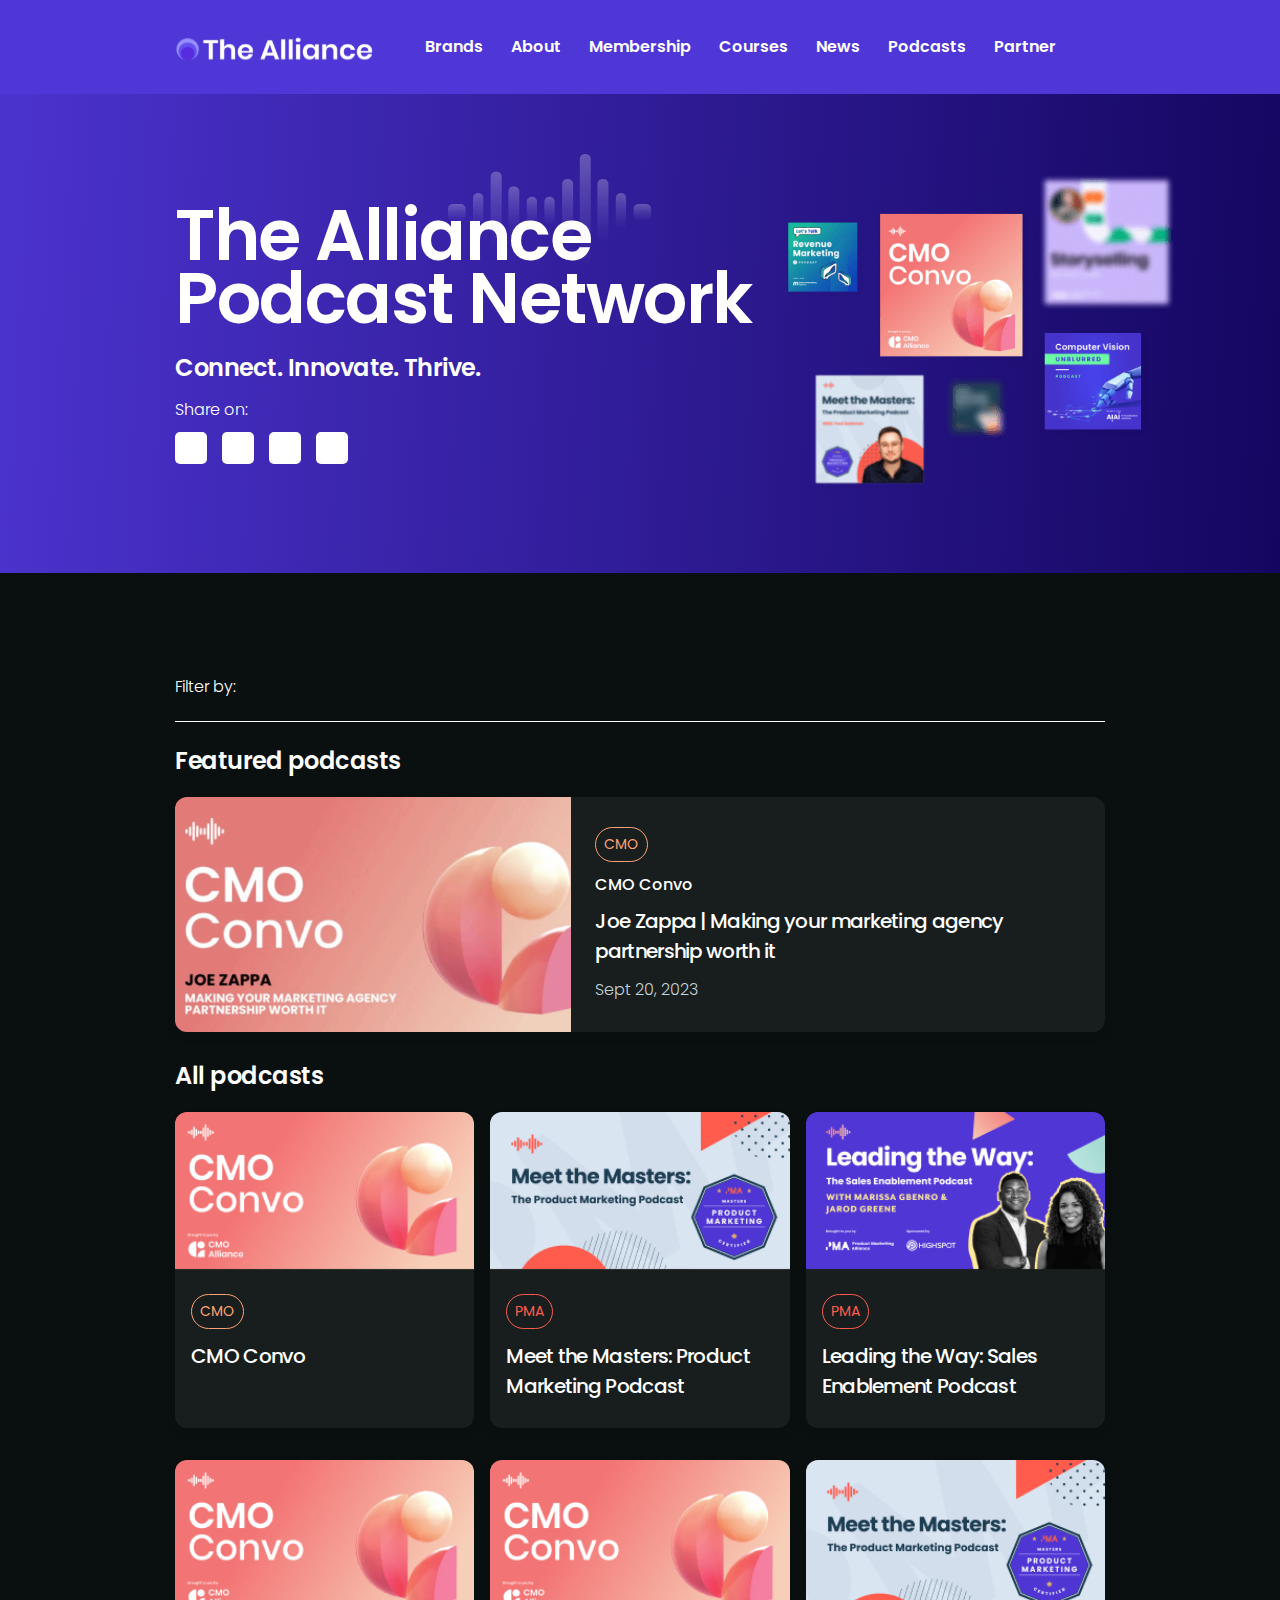
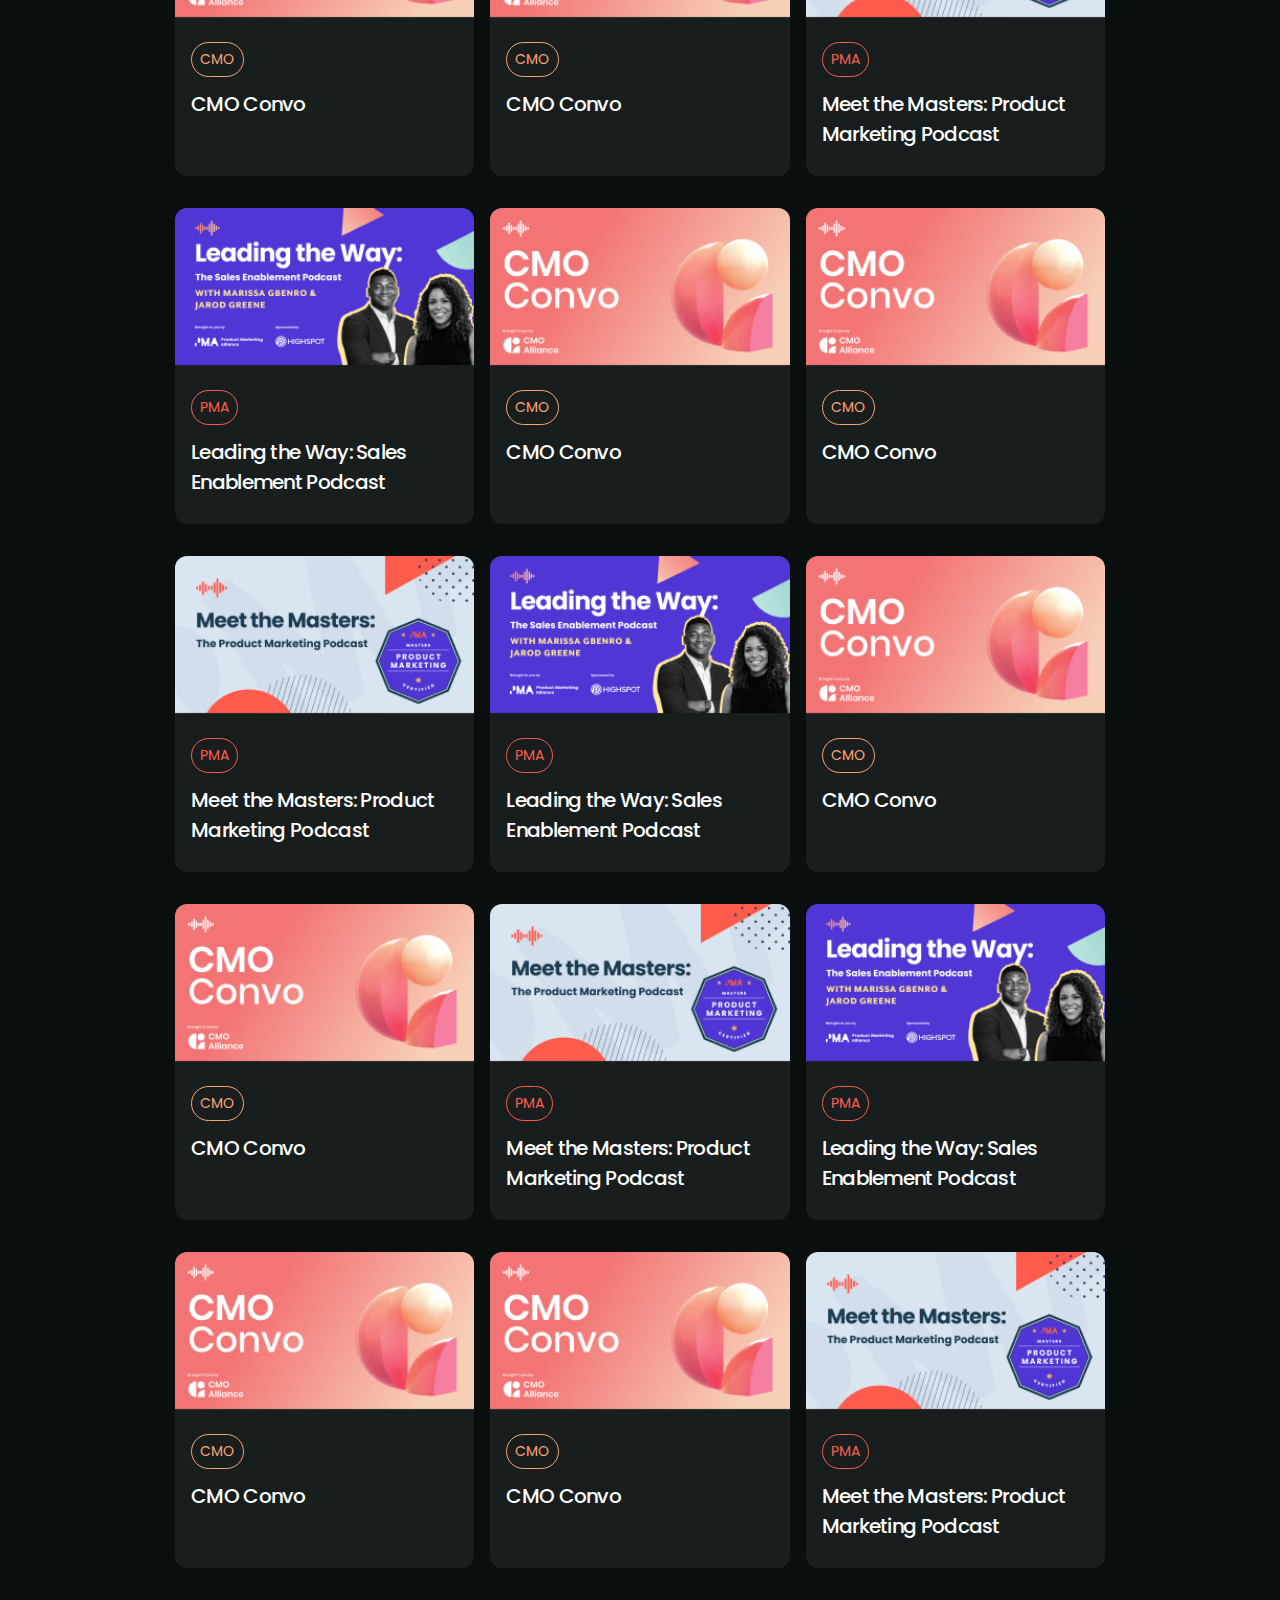
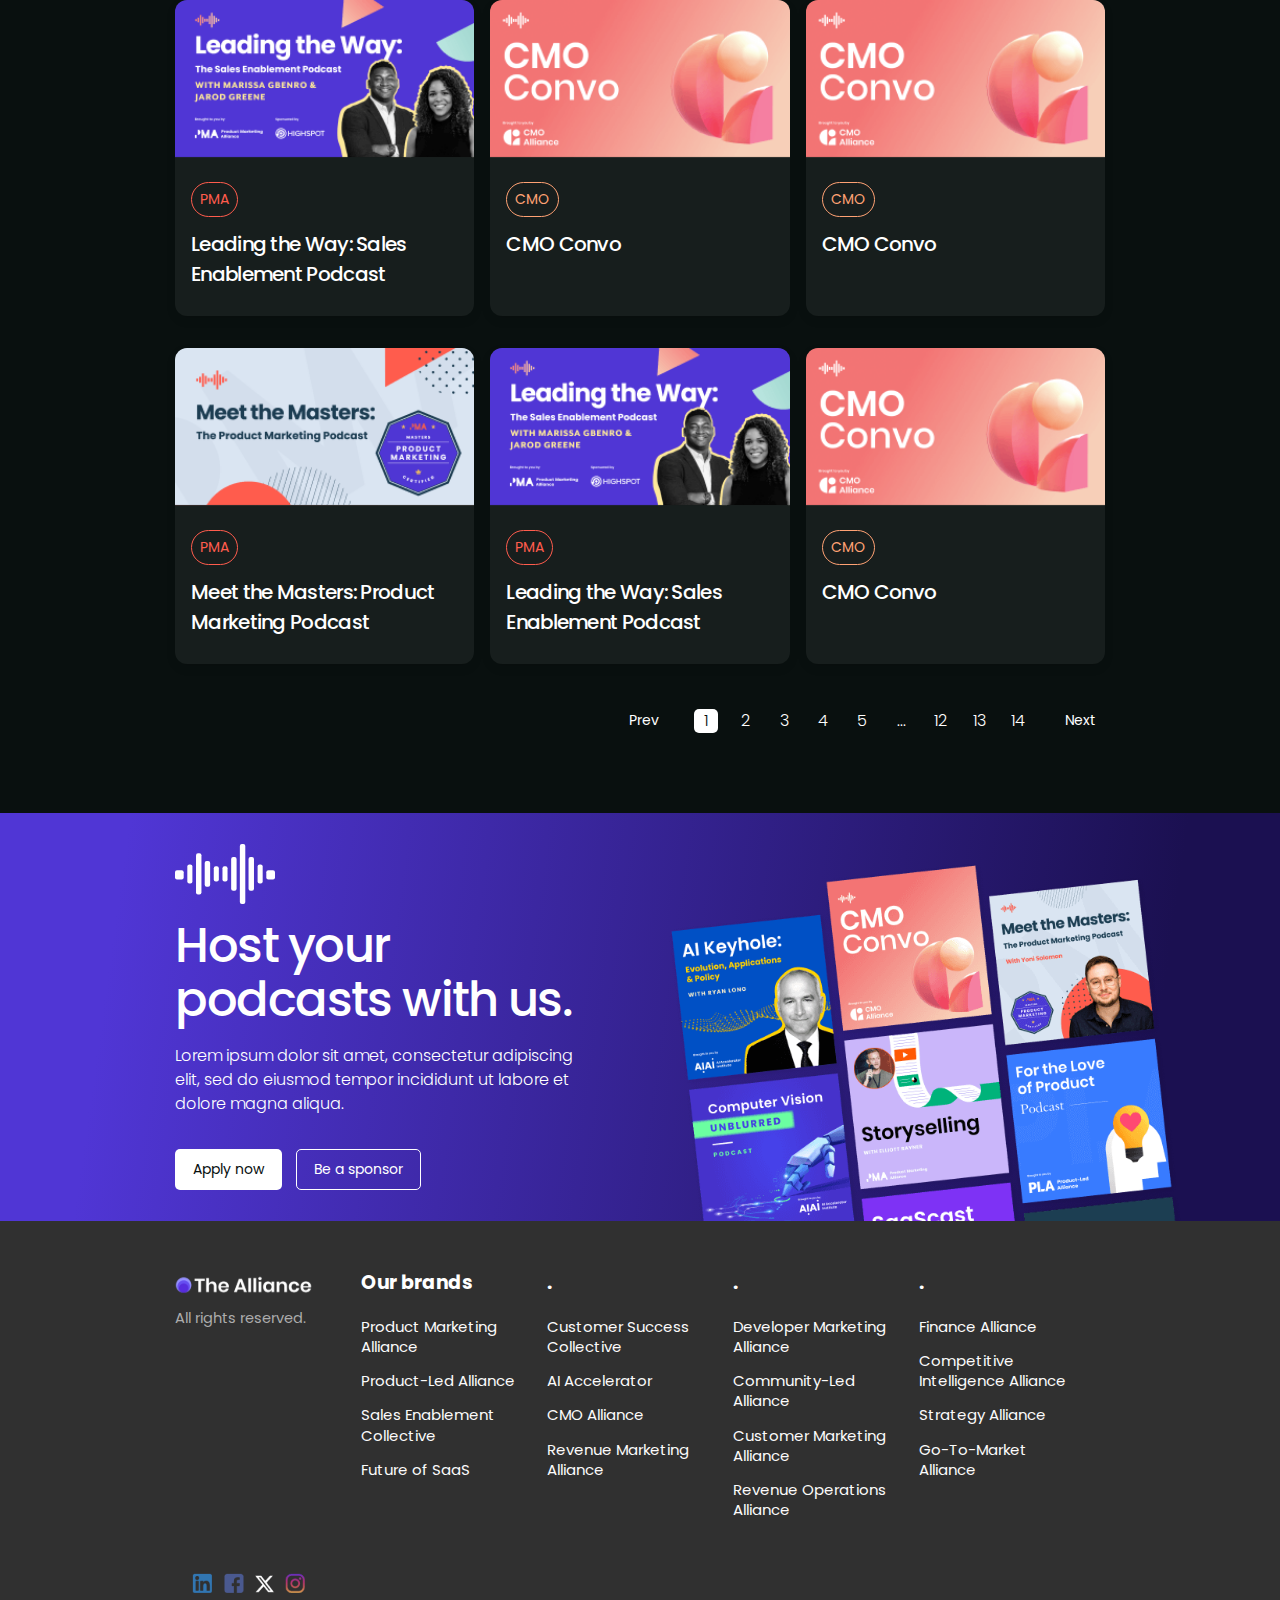
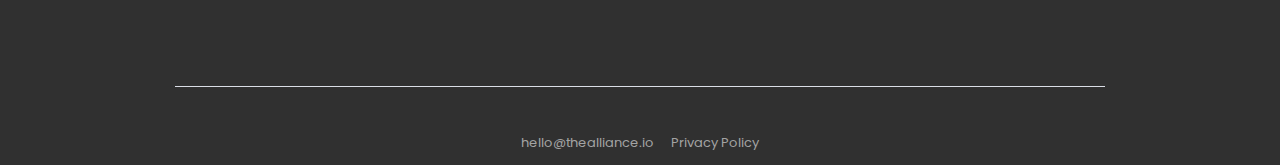
==== commit a6aad1f1: "b" ====
--- a/index.html
+++ b/index.html
@@ -12,7 +12,6 @@
       href="https://kit-pro.fontawesome.com/releases/v5.15.2/css/pro.min.css"
       rel="stylesheet"
     />
-    <link rel="stylesheet" href="css/nice-select.css" />
     <link rel="stylesheet" href="css/default-edit.css" />
     <link rel="stylesheet" type="text/css" href="style.css" />
     <link rel="stylesheet" type="text/css" href="css/responsive.css" />
@@ -24,29 +23,19 @@
     <div class="main-wrap">
       <!-- offcanvas-start -->
       <div class="offcanvas-menu">
-        <ul class="offmenu" id="menuParent">
-          <a href="#" class="offcanvas-close"><i class="fa fa-times"></i></a>
-          <li class="active"><a href="#">HOME</a></li>
-          <li><a href="#">ABOUT US</a></li>
-          <li class="dropdown">
-            <a href="#" data-bs-toggle="collapse" data-bs-target="#drop-menu1"
-              >OUR HORSES</a
-            >
-            <div
-              class="dropdown-menu-custom collapse"
-              id="drop-menu1"
-              data-bs-parent="#menuParent"
-            >
-              <ul>
-                <li><a href="#">YEARLINGS</a></li>
-                <li><a href="#">2 YEAR OLDS</a></li>
-                <li><a href="#">3 YEAR OLD PLUS</a></li>
-              </ul>
-            </div>
-          </li>
-          <li><a href="#">LATEST NEWS</a></li>
-          <li><a href="#">CONTACT & FIND US</a></li>
-        </ul>
+        <div class="offmenu" id="menuParent">
+          <a href="#" class="offcanvas-close"><i class="fal fa-times"></i></a>
+
+          <ul class="mobile-menu">
+            <li><a class="off-close" href="#">Brands</a></li>
+            <li><a class="off-close" href="#">About</a></li>
+            <li><a class="off-close" href="#">Membership</a></li>
+            <li><a class="off-close" href="#">Courses</a></li>
+            <li><a class="off-close" href="#">News</a></li>
+            <li><a class="off-close" href="#">Podcasts</a></li>
+            <li><a class="off-close" href="#">Partner</a></li>
+          </ul>
+        </div>
       </div>
       <div class="offcanvas-overlay"></div>
       <!-- offcanvas-start-end -->
@@ -57,7 +46,12 @@
           <div class="container">
             <div class="a-header__inner">
               <a href="index.html" class="a-header-logo">
-                <img src="images/home/the-alliance-logo.svg" alt="" />
+                <img
+                  class="desktop-img"
+                  src="images/home/the-alliance-logo.svg"
+                  alt=""
+                />
+                <img class="mobile-img" src="images/home/pma-logo.png" alt="" />
               </a>
               <div class="a-header-right">
                 <div class="a-main-menu">
@@ -72,6 +66,9 @@
                   </ul>
                 </div>
               </div>
+              <a href="#" class="offmenu-open">
+                <img src="images/home/hamburger.png" alt="" />
+              </a>
             </div>
           </div>
         </div>
@@ -176,6 +173,23 @@
                 <div class="case__group__title">
                   <h4>All podcasts</h4>
                 </div>
+                <!-- case-filter-mobile -->
+                <div class="case-filter-mobile">
+                  <div class="case-filter-mobile__title">
+                    <div class="case-filter-mobile__button">
+                      <a class="a" href="#">
+                        <span class="txt">Filter (16) </span>
+                        <i class="far fa-chevron-down"></i>
+                      </a>
+                    </div>
+
+                    <a href="#" class="case-mobile-activated-toggler">
+                      <i class="fal fa-plus"></i>
+                      <span class="txt">Show filters</span>
+                    </a>
+                  </div>
+                </div>
+                <!-- case-filter-mobile-end -->
                 <div class="case__group__body">
                   <div class="product__case">
                     <!-- column -->
@@ -602,6 +616,16 @@
                   <i class="far fa-arrow-left"></i>
                   <span class="txt">Prev</span>
                 </a>
+                <div class="in-select__out">
+                  <select class="in-select">
+                    <option>1</option>
+                    <option>2</option>
+                    <option>3</option>
+                    <option>4</option>
+                    <option>5</option>
+                    <option>10</option>
+                  </select>
+                </div>
                 <ul>
                   <li><a class="active" href="#">1</a></li>
                   <li><a href="#">2</a></li>
--- a/style.css
+++ b/style.css
@@ -107,14 +107,9 @@
     max-width: 720px;
   }
 }
-@media (max-width: 1199px) and (min-width: 992px) {
+@media (max-width: 1299px) and (min-width: 992px) {
   .container {
     max-width: 960px;
-  }
-}
-@media (max-width: 1399px) and (min-width: 1200px) {
-  .container {
-    max-width: 1140px;
   }
 }
 @media (min-width: 1300px) {
@@ -132,13 +127,13 @@
   top: 0;
   left: 0;
   width: 100%;
+}
+.a-header-in {
+  padding: 30px 0;
   z-index: 100;
   background: var(--theme__color1);
   color: #fff;
 }
-.a-header-in {
-  padding: 30px 0;
-}
 .a-header__inner {
   display: flex;
   justify-content: space-between;
@@ -151,6 +146,13 @@
 .a-header-logo img {
 
 }
+.a-header-logo .mobile-img {
+  display: none;
+}
+
+.offmenu-open {
+  display: none;
+}
 
 .a-header-right {
   margin: 0 auto;
@@ -186,14 +188,16 @@
   transition: 0.3s;
 }
 .offcanvas-open:hover {
-  color: #97A3AE;
+  color: var(--theme__color1);
 }
 .offcanvas-close {
   color: var(--theme__color1);
   position: absolute;
   transition: 0.3s;
-  right: 25px;
-  top: 25px;
+  right: 15px;
+  top: 15px;
+  font-size: 22px;
+  line-height: 1;
 }
 .offcanvas-close:hover {
   color: #97A3AE;
@@ -216,7 +220,7 @@
   min-width: 200px;
   z-index: 5;
   position: relative;
-  background: #d5dce2;
+  background: #fff;
   height: 100%;
   padding: 50px 20px 40px;
   overflow: auto;
@@ -229,9 +233,9 @@
 .offcanvas-menu ul li a {
   display: block;
   text-align: center;
-  font-size: 16px;
+  font-size: 15px;
   color: var(--theme__color1);
-  padding: 10px;
+  padding: 8px;
 }
 .dropdown-menu-custom ul {
   background: #fff;
@@ -320,6 +324,7 @@
 .h-share ul li a {
   height: 32px;
   width: 32px;
+  padding: 1px 0 0;
   font-size: 18px;
   display: flex;
   align-items: center;
@@ -463,6 +468,50 @@
 
 
 
+.case-filter-mobile {
+  display: none;
+  flex-wrap: wrap;
+}
+.case-filter-mobile__title {
+  display: flex;
+  justify-content: space-between;
+  align-items: center;
+  width: 100%;
+  padding: 0 0 24px;
+}
+.case-filter-mobile__button {
+  position: relative;
+}
+.case-filter-mobile__button .a {
+  padding: 12px 18px;
+  gap: 8px;
+  border-radius: 5px;
+  border: 1px solid #fff;
+  display: flex;
+  align-items: center;
+  font-size: 14px;
+  font-style: normal;
+  font-weight: 400;
+  line-height: 17px; /* 121.429% */
+}
+.case-filter-mobile__button .a i {
+
+}
+
+.case-mobile-activated-toggler {
+  font-size: 14px;
+  font-style: normal;
+  font-weight: 400;
+  line-height: 17px; /* 121.429% */
+  display: flex;
+  align-items: center;
+  gap: 12px;
+}
+.case-mobile-activated-toggler i {
+  font-size: 20px;
+}
+
+
 
 .case__group {
   margin-bottom: 30px;
@@ -489,7 +538,6 @@
 }
 .product-slide_product {
   border-radius: 12px;
-  gap: 24px;
   display: flex;
   background: #171E1D;
   box-shadow: 0px 4px 10px 0px rgba(0, 0, 0, 0.10);
@@ -499,12 +547,17 @@
 	width: 40.8%;
   border-top-left-radius: inherit;
   border-bottom-left-radius: inherit;
+  align-self: stretch;
 }
 .product-slide_product__image .img {
+  height: 100%;
+  width: 100%;
+  object-fit: cover;
+  object-position: center;
   border-radius: inherit;
 }
 .product-slide_product__content {
-
+	padding: 30px 24px;
 }
 .product-slide_product__content .prd-tag {
   margin-bottom: 11px;
@@ -652,6 +705,40 @@
 .pagination ul li a:hover {
 
 }
+
+.pagination .in-select__out {
+  display: none;
+  position: relative;
+}
+.pagination .in-select__out::after {
+  content: '';
+  height: 8px;
+  width: 8px;
+  border-bottom: 1px solid #fff;
+  border-left: 1px solid #fff;
+  display: block;
+  position: absolute;
+  top: 14px;
+  right: 15px;
+  transform: rotate(-45deg);
+}
+.pagination .in-select {
+  font-size: 14px;
+  padding: 11px 18px;
+  padding-right: 25px;
+  border-radius: 5px;
+  font-style: normal;
+  font-weight: 400;
+  line-height: 121.429%; /*  */
+  border: 1px solid #fff;
+  color: #fff;
+  background: transparent;
+  appearance: none;
+}
+.pagination .in-select option {
+  background: #fff;
+  color: #000;
+}
 /* ---pagination---end */
 
 
--- a/css/responsive.css
+++ b/css/responsive.css
@@ -1,30 +1,223 @@
 
 
-@media (max-width: 1399px) {
- 
-}
-
-
-@media (max-width: 1199px) {
- 
+@media (max-width: 1299px) {
+    .a-header-logo {
+        width: 200px;
+    }
+
+    .hero__content .h1 {
+        font-size: 70px;
+    }
+    .a-main-menu ul {
+        gap: 12px;
+    }
+
+    .product__case {
+        grid-template-columns: repeat(3,1fr);
+    } 
+    .product-slide_product__image {
+        width: 52%;
+    }
+
+    .hp_content_side .t-shape {
+        margin-bottom: 15px;
+    }    
+    .hp_content_side h3 {
+        margin-bottom: 18px;
+    }
+
+    .a-f-t-m-column {
+        padding-right: 20px;
+    }
+
+    .case-filter__panel {
+        width: calc(33% - 6px);
+    }
 }
 
 
 @media (max-width: 991px) {
- 
+    .a-header-in {
+        background: #fff;
+    }
+    .a-header-right {
+        display: none;
+    }
+    .a-header-logo {
+        width: 75px;
+    }
+    .a-header-logo .desktop-img {
+        display: none;
+    }
+    .a-header-logo .mobile-img {
+        display: block;
+    }
+    .offmenu-open {
+        display: block;
+    }
+
+
+    .hero__image {
+        display: none;
+    }
+    
+    .product__case {
+        grid-template-columns: repeat(2,1fr);
+    }
+
+    .product-slide_product {
+        flex-wrap: wrap;
+    }
+    .product-slide_product__image {
+        width: 100%;
+    }
+    .product-slide_product__image {
+        border-top-right-radius: inherit;
+    }
+    .product-slide_product__image {
+        border-bottom-left-radius: 0;
+    }
+
+    .pagination ul {
+        display: none;
+    }
+    .pagination .in-select__out {
+        display: block;
+    }
+    .pagination {
+        justify-content: center;
+    }
+    
+
+    .hp__row {
+        flex-wrap: wrap;
+    }
+    .hp_content_side {
+        padding-right: 0%;
+        padding: 40px 0 0;
+    }
+    .hp_image_side {
+        width: 100%;
+        margin-right: 0;
+    }
+
+
+    .a-footer-top__row {
+        flex-wrap: wrap;
+    }
+    .a-f-t-l-column {
+        
+        width: 100%;
+    }
+    .a-f-t-m-column {
+        margin-top: 40px;
+        width: 50%;
+    }
+
+    .case-filter__panel {
+        width: calc(50% - 8px);
+    }
 }
 
 
 @media (max-width: 768px) {
- 
+    .a-header-in {
+        padding: 21px 0;
+    }
+    .hero__content .h1 {
+        font-size: 64px;
+        font-weight: 500;
+        line-height: 100%;
+    }
+    .hero__content .h1 .h1-shape {
+        width: 139px;
+        top: -2px;
+        right: 15px;
+    }
+    .hero-section {
+        padding: 55px 0;
+    }
+    .case-filter-mobile {
+        display: flex;
+    }
+
+
+    .case__filter {
+        display: none;
+    }
+    
+
+    .case-section {
+        padding: 50px 0;
+    }
+    .product-slide_product__content {
+        padding: 22px 16px;
+    }
+    .product__case {
+        grid-template-columns: repeat(1,1fr);
+    }
+    .product-slide_product__content h4 {
+        margin-bottom: 5px;
+    }
+    .product__case__column {
+        padding: 0px 0;
+    }
+    .product__case {
+        grid-gap: 15px;
+        margin: 0;
+    }
+
+    .a-f-t-m-column {
+        width: 100%;
+    }
+
+    .case-filter__panel {
+        padding: 24px;
+        width: 311px;
+        border-radius: 5px;
+        background: #fff;
+        color: #000;
+    }
+    .case-filter__panel .checkbox-model::before {
+        border-color: #000;
+    }
+    .case-filter__panel .checkbox-model::after {
+        background: #000;
+        color: #fff;
+    }
+    .case-panel__clear-all {
+        font-size: 16px;
+        gap: 12px;
+        margin-bottom: 25px;
+    }
+    .case-filter-label {
+        gap: 9px;
+    }
+    .case-filter-options__wrap {
+        gap: 8px;
+    }
+    .case-filter__panel__in {
+        max-height: 700px;
+        overflow: auto;
+    }
+
 }
 
 
 @media (max-width: 575px) {
- 
+ .container {
+    padding: 0 32px;
+ }
 }
 
 
 @media (max-width: 390px) {
- 
-}
+    .container {
+        padding: 0 15px;
+    }
+
+    .case-filter__panel {
+        padding: 24px 12px;
+        width: 291px;
+    }
+}
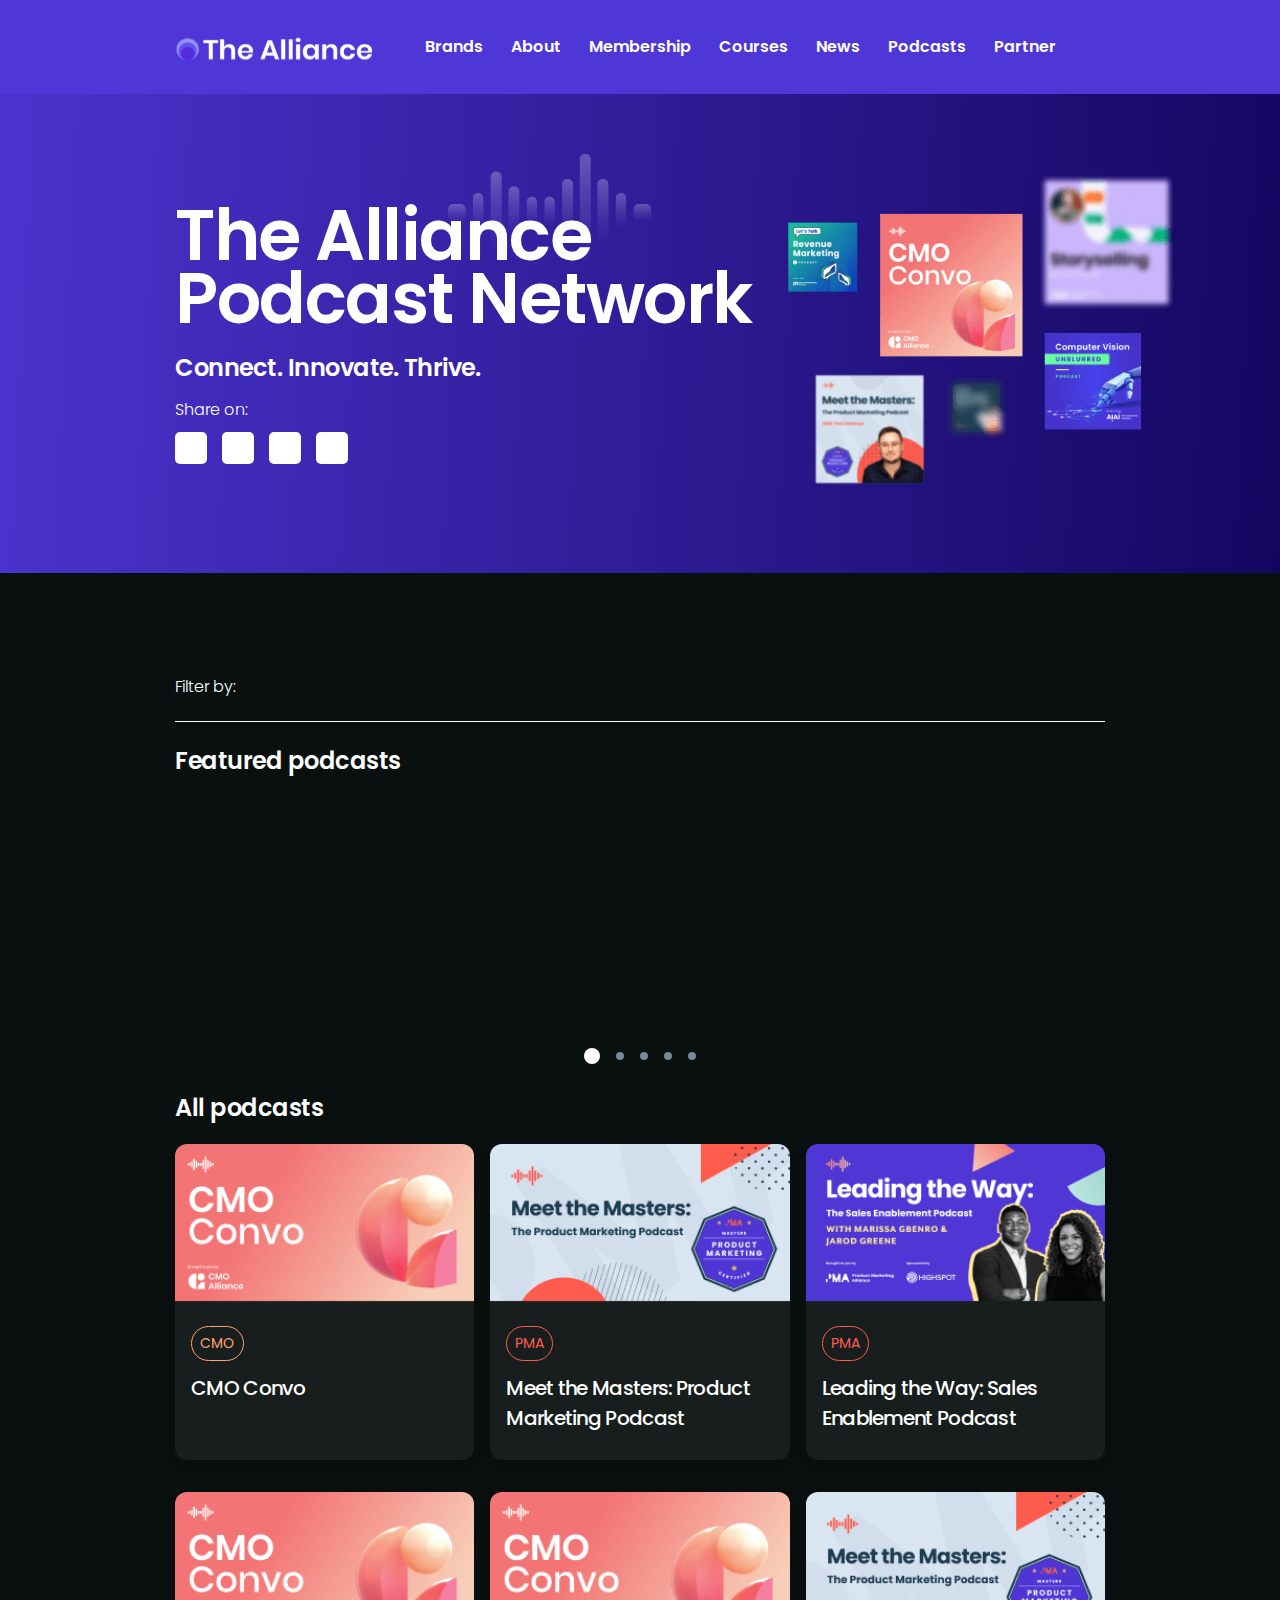
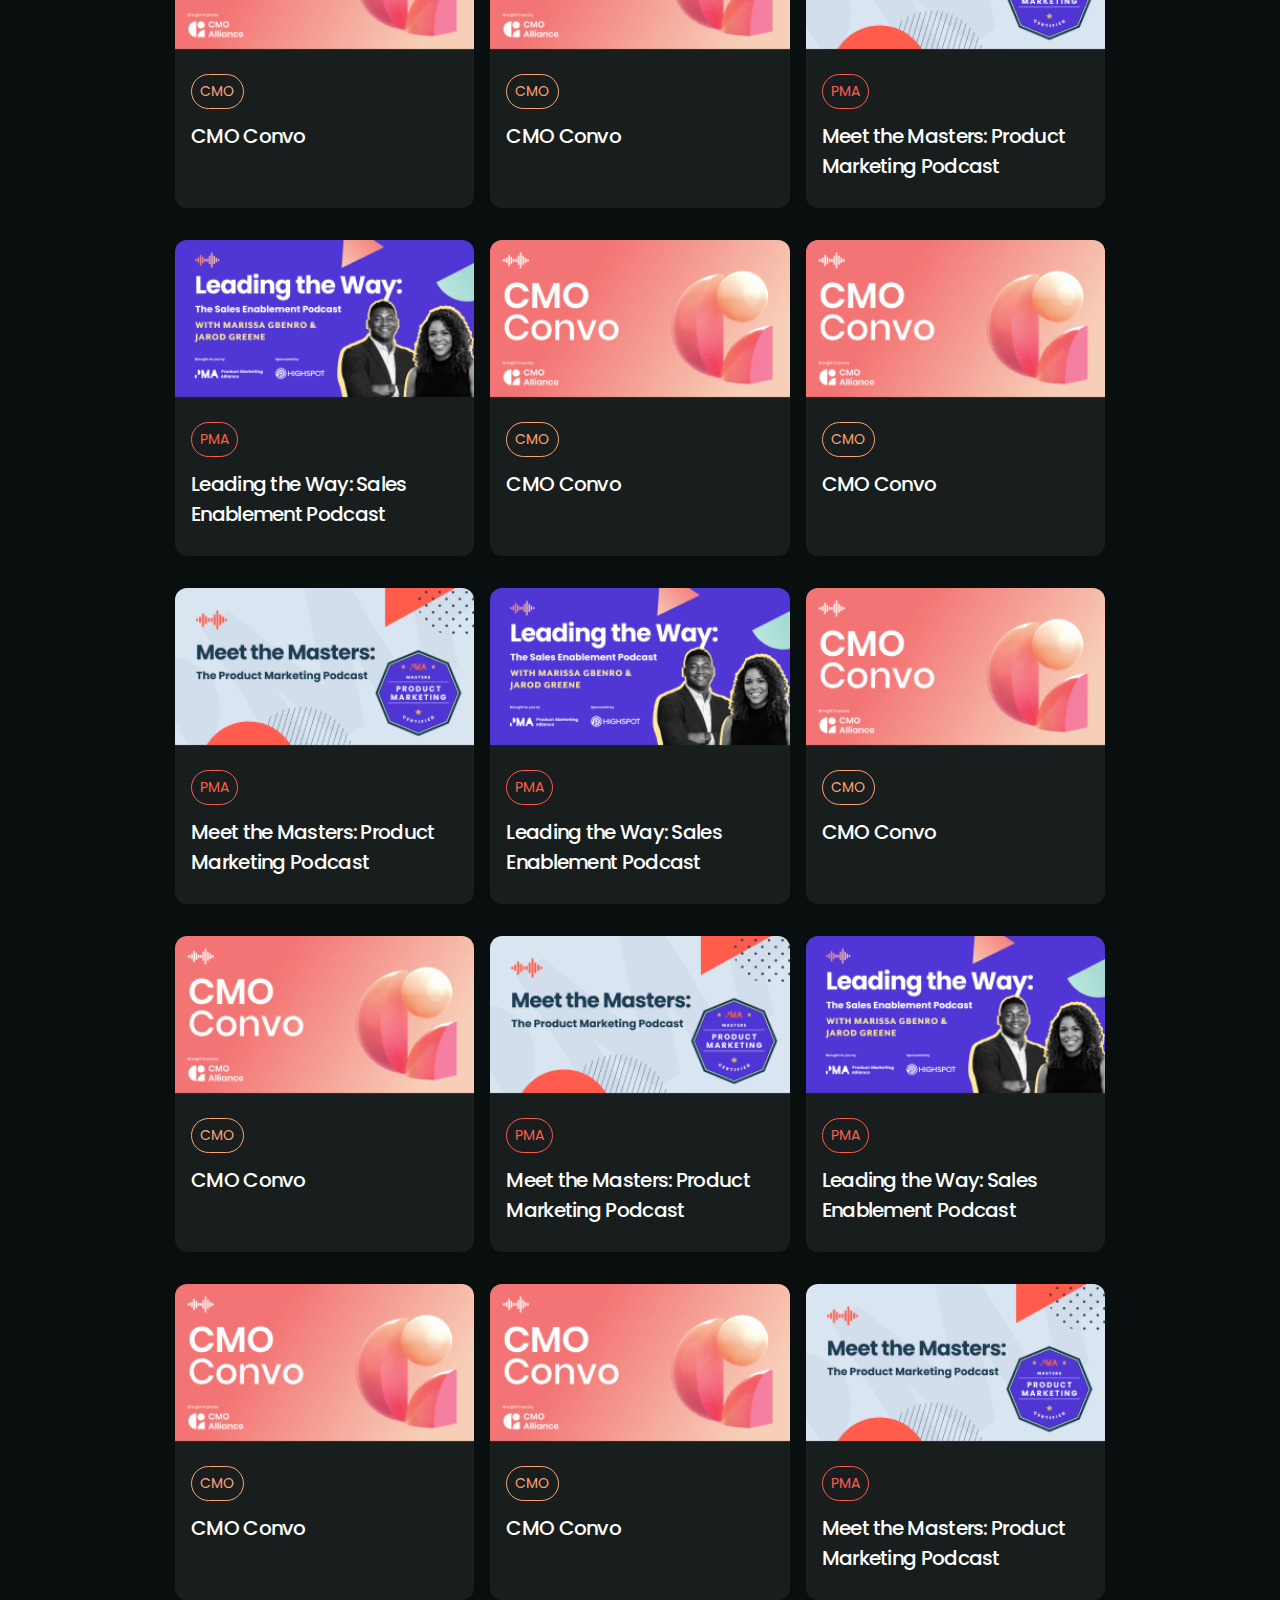
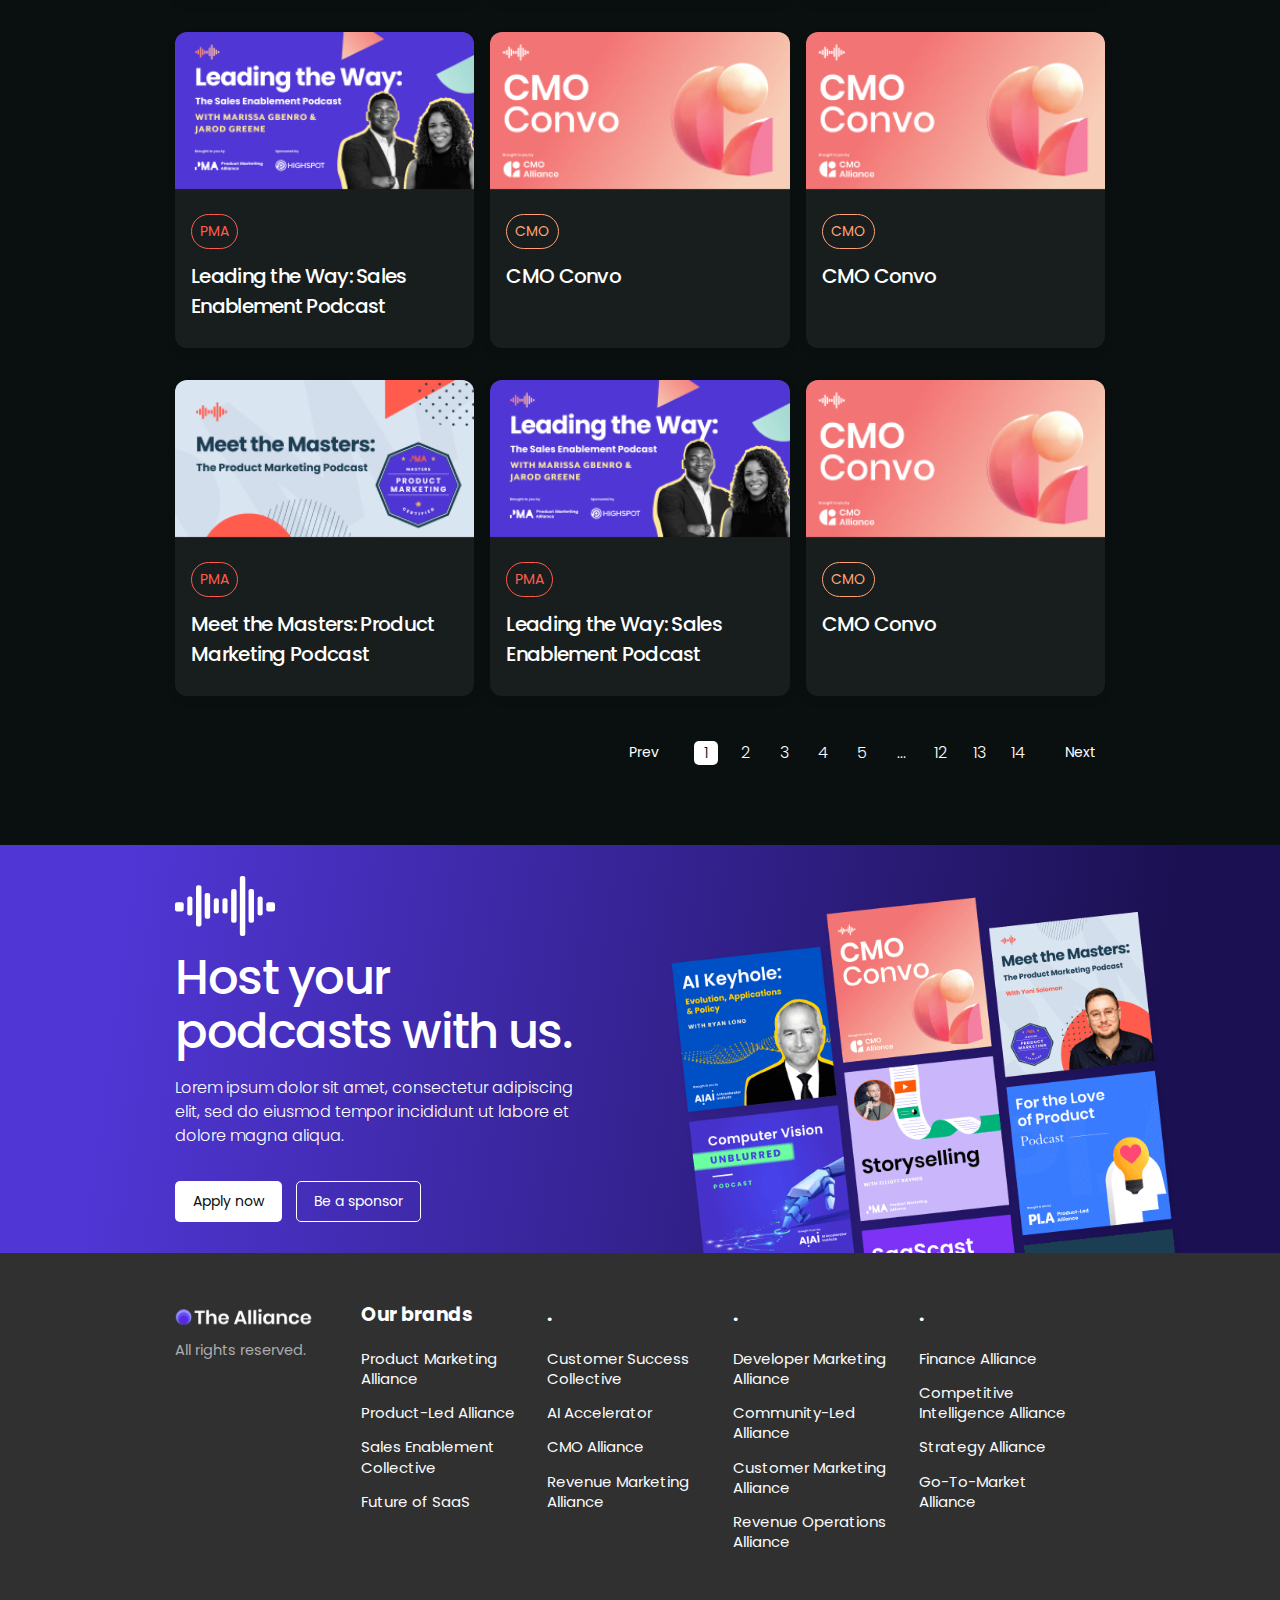
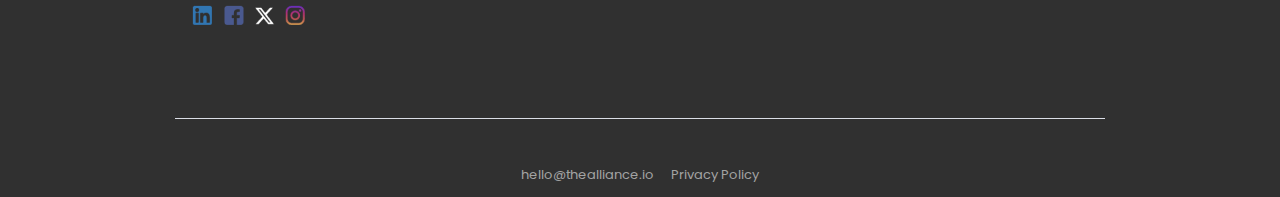
==== commit 91a2cb27: "f" ====
--- a/index.html
+++ b/index.html
@@ -136,6 +136,9 @@
               </div>
               <!-- case-filter-end -->
 
+              <!--  -->
+              <!--  -->
+
               <!-- case-group -->
               <div class="case__group">
                 <div class="case__group__title">
@@ -143,7 +146,7 @@
                 </div>
                 <div class="case__group__body">
                   <div class="product-slider product-slider-active">
-                    <div class="product-slide">
+                    <div class="product-slide slider-item active">
                       <div class="product-slide_product">
                         <div class="product-slide_product__image">
                           <img
@@ -163,6 +166,93 @@
                         </div>
                       </div>
                     </div>
+                    <div class="product-slide slider-item">
+                      <div class="product-slide_product">
+                        <div class="product-slide_product__image">
+                          <img
+                            src="images/home/product-slide-1.png"
+                            alt=""
+                            class="img"
+                          />
+                        </div>
+                        <div class="product-slide_product__content">
+                          <div class="prd-tag">CMO</div>
+                          <h4>CMO Convo</h4>
+                          <h3>
+                            Joe Zappa | Making your marketing agency partnership
+                            worth it
+                          </h3>
+                          <p>Sept 20, 2023</p>
+                        </div>
+                      </div>
+                    </div>
+                    <div class="product-slide slider-item">
+                      <div class="product-slide_product">
+                        <div class="product-slide_product__image">
+                          <img
+                            src="images/home/product-slide-1.png"
+                            alt=""
+                            class="img"
+                          />
+                        </div>
+                        <div class="product-slide_product__content">
+                          <div class="prd-tag">CMO</div>
+                          <h4>CMO Convo</h4>
+                          <h3>
+                            Joe Zappa | Making your marketing agency partnership
+                            worth it
+                          </h3>
+                          <p>Sept 20, 2023</p>
+                        </div>
+                      </div>
+                    </div>
+                    <div class="product-slide slider-item">
+                      <div class="product-slide_product">
+                        <div class="product-slide_product__image">
+                          <img
+                            src="images/home/product-slide-1.png"
+                            alt=""
+                            class="img"
+                          />
+                        </div>
+                        <div class="product-slide_product__content">
+                          <div class="prd-tag">CMO</div>
+                          <h4>CMO Convo</h4>
+                          <h3>
+                            Joe Zappa | Making your marketing agency partnership
+                            worth it
+                          </h3>
+                          <p>Sept 20, 2023</p>
+                        </div>
+                      </div>
+                    </div>
+                    <div class="product-slide slider-item">
+                      <div class="product-slide_product">
+                        <div class="product-slide_product__image">
+                          <img
+                            src="images/home/product-slide-1.png"
+                            alt=""
+                            class="img"
+                          />
+                        </div>
+                        <div class="product-slide_product__content">
+                          <div class="prd-tag">CMO</div>
+                          <h4>CMO Convo</h4>
+                          <h3>
+                            Joe Zappa | Making your marketing agency partnership
+                            worth it
+                          </h3>
+                          <p>Sept 20, 2023</p>
+                        </div>
+                      </div>
+                    </div>
+                  </div>
+                  <div class="product-slider-dots">
+                    <div class="dot active"></div>
+                    <div class="dot"></div>
+                    <div class="dot"></div>
+                    <div class="dot"></div>
+                    <div class="dot"></div>
                   </div>
                 </div>
               </div>
--- a/css/default-edit.css
+++ b/css/default-edit.css
@@ -3,7 +3,8 @@
     padding: 5px 17px;
     min-height: 41px;
     border-radius: 5px;
-    display: flex;
+    gap: 8px;
+    display: inline-flex;
     align-items: center;
     justify-content: center;
     text-align: center;
@@ -18,7 +19,7 @@
 }
 .default-button:hover {
     color: #fff;
-    background: var(--theme__color2);
+    background: var(--theme__color4);
     border-color: transparent;
 }
 
@@ -26,6 +27,19 @@
     border-color: #fff;
     color: #fff;
     background: transparent;
+}
+.default-button--bordered-pink{
+    border-color: var(--theme__color4);
+    color: var(--theme__color4);
+    background: transparent;
+}
+.default-button--dark {
+    background: #09100F;
+    color: #fff;
+}
+.default-button--pink {
+    background: #ED3D69;
+    color: #fff;
 }
 /* ---buttons---end */
 
--- a/style.css
+++ b/style.css
@@ -6,6 +6,7 @@
   --theme__color1: #4F36D6;
   --theme__color2: #FFA274;
   --theme__color3: #FF5C4D;
+  --theme__color4: #ED3D69;
   --poppins: 'Poppins', sans-serif;
 }
 *,::before,::after {
@@ -17,6 +18,7 @@
   font-size: 16px;
   line-height: 150%;
   background-color: #fff;
+  color: #09100F;
   overflow-x: hidden;
   word-wrap: break-word;
   word-break: normal;
@@ -117,6 +119,7 @@
     max-width: 1222px;
   }
 }
+
 
 
 
@@ -324,7 +327,7 @@
 .h-share ul li a {
   height: 32px;
   width: 32px;
-  padding: 1px 0 0;
+  padding: 2px 0 0;
   font-size: 18px;
   display: flex;
   align-items: center;
@@ -337,7 +340,10 @@
 }
 .h-share ul li a:hover {
   color: #fff;
-  background: var(--theme__color3);
+  background: var(--theme__color4);
+}
+.h-share-ul--black-text ul li a {
+  color: #000;
 }
 
 .hero__image {
@@ -893,4 +899,1207 @@
 .a-f-a:hover {
   color: var(--theme__color1);
 }
-/* ---a-footer-section---end */+/* ---a-footer-section---end */
+
+
+/* ---b-header--- */
+.b-header {
+
+}
+.b-header-in {
+  padding: 16px 0;
+}
+.b-header__inner {
+  display: flex;
+  justify-content: space-between;
+  align-items: center;
+}
+.b-header-logo {
+  display: flex;
+  align-items: center;
+}
+.b-header-logo img {
+
+}
+.b-header-right {
+  display: flex;
+  align-items: center;
+  gap: 25px;
+}
+.b-main-menu {
+  margin-right: 35px;
+}
+.b-main-menu ul {
+  gap: 38px;
+  display: flex;
+}
+.b-main-menu ul li {
+
+}
+.b-main-menu ul li a {
+  font-size: 16px;
+  font-style: normal;
+  font-weight: 300;
+  line-height: 140%; /*  */
+  transition: 0.3s;
+  position: relative;
+}
+.b-main-menu ul li a:hover {
+  color: #E75F5D;
+}
+.b-main-menu ul li a::after {
+  content: '';
+  height: 1px;
+  width: 100%;
+  display: block;
+  position: absolute;
+  bottom: 0;
+  left: 0;
+  background: #E75F5D;
+  transform: scaleX(0);
+  transition: 0.3s;
+}
+.b-main-menu ul li a.active::after,
+.b-main-menu ul li a:hover::after {
+  transform: scaleX(1);
+}
+
+.b-hi-menu {
+  gap: 24px;
+  display: flex;
+}
+.b-hi-menu li {
+
+}
+.b-hi-menu li a {
+  transition: 0.3s;
+}
+.b-hi-menu li a:hover {
+  opacity: 0.7;
+}
+.b-hr-btn {
+  
+}
+/* ---b-header---end */
+
+
+
+/* ---podcast-b-section--- */
+.podcast-b-section {
+  padding: 80px 0;
+  background: linear-gradient(rgba(237, 61, 105, 0.3), #09100F), #0A100F;
+  color: #fff;
+}
+.podcast-b-section__inner {
+
+}
+.podcast-b__tb {
+  margin-bottom: 24px;
+}
+.podcast-b__tb_back {
+  font-size: 17px;
+}
+.podcast-b__tb_back i {
+
+}
+
+.podcast-b__m-row {
+  display: flex;
+}
+.podcast-b__m-image {
+  width: 386px;
+  border-radius: 12px;
+  flex-shrink: 0;
+}
+.podcast-b__m-image .img {
+  height: 100%;
+  width: 100%;
+  object-fit: cover;
+  object-position: center;
+  border-radius: inherit;
+}
+.podcast-b__m-content {
+  padding: 0 0 0 87px;
+}
+.podcast-b__m-content h3 {
+  font-size: 40px;
+  margin-bottom: 26px;
+  font-style: normal;
+  font-weight: 500;
+  line-height: 100%; /*  */
+  letter-spacing: -0.8px;
+}
+.podcast-b__m-content h2 {
+  font-size: 48px;
+  margin-bottom: 24px;
+  font-style: normal;
+  font-weight: 500;
+  line-height: 112.5%; /*  */
+  letter-spacing: -1.44px;
+}
+.podcast-b__m-content h4 {
+  font-size: 24px;
+  margin-bottom: 25px;
+  font-style: normal;
+  font-weight: 600;
+  line-height: 28px; /* 116.667% */
+  letter-spacing: -0.48px;
+}
+.podcast-b__m-content h4 .divide {
+  padding: 0 9px;
+  font-weight: 300;
+  display: inline-block;
+}
+.podcast-b__m-content .button {
+
+}
+/* ---podcast-b-section---end */
+
+
+
+/* ---ria-section--- */
+.ria-section {
+  padding: 0 0 80px;
+  background: #0A100F;
+  color: #fff;
+}
+.ria-section__inner {
+
+}
+
+.ria-m-row {
+  display: flex;
+  justify-content: space-between;
+}
+.ria-m__m-side {
+  width: 57.85%;
+}
+
+.recent-options-wrapper {
+
+}
+.recent-options-wrapper .title {
+  margin-bottom: 18px;
+  display: flex;
+  align-items: center;
+  justify-content: space-between;
+}
+.recent-options-wrapper .title h4 {
+  font-size: 24px;
+  font-style: normal;
+  font-weight: 600;
+  line-height: 116.667% ; /* */
+  letter-spacing: -0.48px;
+}
+.recent-options {
+  gap: 24px;
+  display: flex;
+  flex-direction: column;
+  align-items: center;
+}
+.recent-option {
+  border-radius: 12px;
+  background: #171E1D;
+  box-shadow: 2px 2px 10px 0px rgba(0, 0, 0, 0.08);
+  display: flex;
+  padding: 16px;
+  justify-content: center;
+  align-items: center;
+  gap: 24px;
+  align-self: stretch;
+  transition: 0.3s;
+}
+.recent-option:hover {
+  background: rgba(237, 61, 105, 0.30);
+  box-shadow: 2px 2px 10px 0px rgba(0, 0, 0, 0.08);
+}
+.recent-option__img {
+  width: 125px;
+  flex-shrink: 0;
+  border-radius: 5px;
+}
+.recent-option__img .img {
+  border-radius: inherit;
+}
+.recent-option__content {
+  flex-grow: 1;
+}
+.recent-option__content h3 {
+  font-size: 20px;
+  margin-bottom: 22px;
+  font-style: normal;
+  font-weight: 500;
+  line-height: 150%; /*  */
+  letter-spacing: -0.7px;
+}
+.recent-option__content .hb {
+  display: flex;
+  align-items: center;
+  justify-content: space-between;
+}
+.recent-option__content .hb p {
+  font-size: 16px;
+  margin: 0;
+  font-style: normal;
+  font-weight: 300;
+  color: #C5D2D9;
+  line-height: 150%; /*  */
+}
+.recent-option__content .hb .play {
+  font-size: 25px;
+}
+.recent-more-bottom {
+  margin-top: 24px;
+  display: none;
+  align-items: center;
+  justify-content: center;
+}
+
+
+.ria-m__s-side {
+  width: 32.4%;
+}
+
+.ria-m__about {
+
+}
+.ria-m__about .t-text {
+
+}
+.ria-m__about .t-text h3 {
+  font-size: 24px;
+  margin-bottom: 24px;
+  font-style: normal;
+  font-weight: 600;
+  line-height: 116.667%; /*  */
+  letter-spacing: -0.48px;
+}
+.ria-m__about .t-text h4 {
+  font-size: 20px;
+  margin-bottom: 16px;
+  font-style: normal;
+  font-weight: 500;
+  line-height: 150%; /*  */
+  letter-spacing: -0.7px;
+}
+.ria-m__about .t-text p {
+  margin-bottom: 26px;
+  font-size: 16px;
+  font-style: normal;
+  font-weight: 300;
+  line-height: 24px; /* 150% */
+}
+.ria-m__about__auth {
+  margin-top: 40px;
+  margin-bottom: 38px;
+  display: flex;
+  align-items: center;
+  gap: 16px;
+}
+.ria-m__about__auth .image {
+  width: 80px;
+  height: 80px;
+}
+.ria-m__about__auth .image .img {
+  border-radius: inherit;
+  height: 100%;
+  width: 100%;
+  object-fit: cover;
+  object-position: center;
+}
+.ria-m__about__auth .text {
+
+}
+.ria-m__about__auth .text h4 {
+  font-size: 20px;
+  font-style: normal;
+  font-weight: 500;
+  line-height: 150%; /* 150% */
+  letter-spacing: -0.7px;
+}
+.ria-m__about__auth .text h5 {
+  font-size: 16px;
+  font-style: normal;
+  font-weight: 500;
+  line-height: normal;
+  letter-spacing: 0.1px;
+  color: #738A94;
+}
+.ria-m__about .h-share {
+
+}
+/* ---ria-section---end */
+
+
+
+/* ---resources-section--- */
+.resources-section {
+  padding: 80px 0 80px;
+  background: #F2F6F8;
+}
+.resources-section__inner {
+
+}
+.resources-sec__title {
+  margin-bottom: 32px;
+}
+.resources-sec__title h2 {
+  font-size: 40px;
+  font-style: normal;
+  font-weight: 500;
+  line-height: 100%; /*  */
+  letter-spacing: -0.8px;
+}
+
+.resources__card__row {
+  grid-gap: 16px;
+  grid-template-columns: repeat(3, 1fr);
+  display: grid;
+}
+.resource__card {
+  border-radius: 5px;
+  background: #FFF;
+  box-shadow: 0px 4px 10px 0px rgba(0, 0, 0, 0.10);
+}
+.resource__card .image {
+  height: 150.15px;
+  border-top-left-radius: inherit;
+  border-top-right-radius: inherit;
+}
+.resource__card .image .img {
+  height: 100%;
+  width: 100%;
+  object-fit: cover;
+  object-position: center;
+  border-radius: inherit;
+}
+.resource__card .content {
+  padding: 24px 16px;
+}
+.resource__card .content h4 {
+  font-size: 14px;
+  margin-bottom: 12px;
+  font-style: normal;
+  font-weight: 500;
+  line-height: 171.429%; /*  */
+  color: #FF5C4D;
+}
+.resource__card .content h3 {
+  font-size: 20px;
+  margin-bottom: 12px;
+  font-style: normal;
+  font-weight: 500;
+  line-height: 120%; /*  */
+  letter-spacing: 0.15px;
+}
+.resource__card .content p {
+  font-size: 16px;
+  margin-bottom: 12px;
+  font-style: normal;
+  font-weight: 300;
+  line-height: 24px; /* 150% */
+}
+.resource__card .content .hb {
+  display: flex;
+  align-items: center;
+  justify-content: space-between;
+}
+.resource__card .content .hb .s-img {
+  height: 24px;
+  width: 24px;
+  background: #D9D9D9;
+  border-radius: 50%;
+}
+.resource__card .content .hb .s-img img {
+  height: 100%;
+  width: 100%;
+  object-fit: cover;
+  object-position: center;
+}
+.resource__card .content .hb p {
+  font-size: 14px;
+  font-style: normal;
+  font-weight: 300;
+  line-height: 171.429%; /*  */
+  color: #738A94;
+  margin-bottom: 0;
+}
+/* ---resources-section---end */
+
+
+/* ---apply-section */
+.apply-section {
+  padding: 60px 0;
+  background: #ED3D69;
+  color: #fff;
+}
+.apply-section__inner {
+
+}
+.apply__content {
+  max-width: 720px;
+}
+.apply__content h3 {
+  font-size: 24px;
+  margin-bottom: 24px;
+  font-style: normal;
+  font-weight: 600;
+  line-height: 116.667% ; /* */
+  letter-spacing: -0.48px;
+}
+.apply__content p {
+  font-size: 16px;
+  margin-bottom: 24px;
+  font-style: normal;
+  font-weight: 300;
+  line-height: 24px; /* 150% */
+}
+.apply__content .button {
+
+}
+/* ---apply-section-end */
+
+
+/* ---b-footer-section--- */
+.b-footer {
+  background: url('images/collection/b-footer-bg.png') no-repeat bottom right/auto 100%, #09100F;
+  color: #fff;
+}
+.b-footer__inner {
+
+}
+
+.b-footer-top__area {
+
+}
+.b-footer-top__top {
+  padding: 94px 0 24px;
+  display: flex;
+  justify-content: space-between;
+  align-items: center;
+}
+.b-foot-tt-title {
+  position: relative;
+}
+.b-foot-tt-title .t-shape {
+  width: 75px;
+  top: -36px;
+  left: -35px;
+  position: absolute;
+}
+.b-foot-tt-title h3 {
+  font-size: 24px;
+  margin-bottom: 8px;
+  font-style: normal;
+  font-weight: 400;
+  line-height: 133.333%; /*  */
+  letter-spacing: -0.96px;
+}
+.b-foot-tt-title p {
+  font-size: 16px;
+  font-style: normal;
+  font-weight: 300;
+  line-height: 150%; /*  */
+  color: #FBFAFB;
+  margin-bottom: 0;
+}
+.b-foot__tt-cta {
+  display: flex;
+  gap: 25px;
+}
+.b-foot__tt-cta .input {
+  font-size: 16px;
+  display: flex;
+  width: 357px;
+  min-height: 41px;
+  padding: 8px 16px;
+  font-style: normal;
+  font-weight: 300;
+  line-height: 150%; /*  */
+  color: #F9F8F5;
+  border-radius: 5px;
+  background: rgba(249, 248, 245, 0.10);
+  border: 1px solid transparent;
+}
+.b-foot__tt-cta .submit-button {
+
+}
+
+.b-footer-top__bottom {
+  padding: 48px 0;
+  border-top: 1px solid #fff;
+}
+.b-foot-tb-menu-row {
+  display: flex;
+}
+.b-foot-tb-menu {
+  gap: 60px;
+  width: 14.285714%;
+}
+.b-foot-tb-menu__title {
+
+}
+.b-foot-tb-menu__title h4 {
+  font-size: 16px;
+  margin-bottom: 24px;
+  font-style: normal;
+  font-weight: 300;
+  line-height: 24px; /* 150% */
+  color: #F9F8F5;
+}
+.b-foot-tb-menu__main {
+
+}
+.b-foot-tb-menu__main__inner {
+
+}
+.b-foot-tb-menu__main__inner {
+
+}
+.b-foot-tb-menu__main__inner ul {
+  gap: 24px;
+  display: flex;
+  flex-direction: column;
+}
+.b-foot-tb-menu__main__inner ul li {
+
+}
+.b-foot-tb-menu__main__inner ul li a {
+  font-size: 14px;
+  font-style: normal;
+  font-weight: 400;
+  line-height: 17px; /* 121.429% */
+  color: #AEAEAE;  
+  transition: 0.3s;
+}
+.b-foot-tb-menu__main__inner ul li a:hover {
+  color: var(--theme__color1);
+}
+
+
+.b-footer-bottom__area {
+
+}
+.b-footer-bottom__top {
+  padding: 0 0 48px;
+  display: flex;
+  align-items: center;
+  justify-content: space-between;
+}
+.b-foot-bt__title {
+
+}
+.b-foot-bt__logo {
+
+}
+.b-foot-bt__logo img {
+
+}
+.b-foot-bt--h-share {
+
+}
+.b-foot-bt--h-share .h-share-ul li a {
+  color: #815248;
+}
+.b-footer-bottom__bottom {
+  padding: 24px 0 80px;
+  border-top: 1px solid #fff;
+  display: flex;
+  justify-content: space-between;
+}
+.b-foot-bb-a {
+  font-size: 16px;
+  font-style: normal;
+  font-weight: 300;
+  line-height: 24px; /* 150% */
+  color: #F9F8F5;
+}
+.b-foot-bb-a:hover {
+
+}
+/* ---b-footer-section---end */
+
+
+/* ---pod-title */
+.pod-title {
+  padding: 80px 0;
+  background: linear-gradient(rgba(237, 61, 105, 0.3), #09100F), #0A100F;
+  color: #fff;
+}
+.pod-title__inner {
+
+}
+.pod-title__content {
+
+}
+.pod-title__content .h1 {
+  font-size: 64px;
+  margin-bottom: 16px;
+  font-style: normal;
+  font-weight: 500;
+  line-height: 100%; /*  */
+  letter-spacing: -1.92px;
+}
+.pod-title__content .h1 .color-pink {
+  display: block;
+  color: #ED3D69;
+}
+.pod-title__content p {
+  font-size: 16px;
+  font-style: normal;
+  font-weight: 300;
+  line-height: 24px; /* 150% */
+  color: #C5D2D9;
+}
+
+.breadcrumb {
+  margin-bottom: 22px;
+}
+.breadcrumb ul {
+
+}
+.breadcrumb ul li {
+  display: inline;
+}
+.breadcrumb ul li a {
+  font-size: 16px;
+  font-style: normal;
+  font-weight: 300;
+  line-height: 150%; /*  */
+}
+.breadcrumb ul li a.current {
+  color: var(--theme__color4);
+  cursor: text;
+} 
+/* ---pod-title-end */
+
+
+/* ---pod-view-section--- */
+.pod-view-section {
+  padding: 0 0 80px;
+  background: #0A100F;
+  color: #fff;
+}
+.pod-view-section__inner {
+
+}
+
+.pod-view-row {
+  display: flex;
+  justify-content: space-between;
+}
+.pod-view__side-column {
+  width: 21.2%;
+
+}
+.pod-view__main-column {
+  width: 49.4%;
+}
+
+.pod-view__s-nav {
+
+}
+.pod-view__s-nav h4 {
+  font-size: 16px;
+  margin-bottom: 32px;
+  font-style: normal;
+  font-weight: 300;
+  line-height: 24px; /* 150% */
+  color: #F9F8F5;
+}
+.pod-view__s-nav__bx__title {
+  font-size: 16px;
+  padding: 8px 0;
+  display: flex;
+  font-style: normal;
+  font-weight: 300;
+  line-height: 24px; /* 150% */
+  color: var(--theme__color4) !important;
+  border-bottom: 1px solid var(--theme__color4);
+  display: flex;
+  align-items: center;
+  justify-content: space-between;
+}
+.pod-view__s-nav__cont {
+
+}
+.pod-view__s-nav__cont__in {
+
+}
+.pod-view__s-nav__cont__in ul {
+
+}
+.pod-view__s-nav__cont__in ul li {
+
+}
+.pod-view__s-nav__cont__in ul li a {
+  font-size: 16px;
+  padding: 10px 0;
+  display: flex;
+  font-style: normal;
+  font-weight: 300;
+  line-height: 24px; /* 150% */
+  color: #AEAEAE;
+}
+.pod-view__s-nav__cont__in ul li a:hover {
+
+}
+.pod-view__s-nav__cont__in ul li a.active {
+  color: var(--theme__color4);
+}
+
+
+.pod__mc__podcast {
+
+}
+.pod__mc__podcast h3 {
+  font-size: 24px;
+  margin-bottom: 16px;
+  font-style: normal;
+  font-weight: 600;
+  line-height: 28px; /* 116.667% */
+  letter-spacing: -0.48px;
+}
+.pod__mc__podcast__elm {
+
+}
+.pod__mc__podcast__elm .thumbnail {
+  width: 100%;
+}
+.pod__mc-tab__wrapper {
+  border-radius: 0px 0px 12px 12px;
+  background: #171E1D;
+  display: flex;
+  padding: 32px 24px;
+  flex-direction: column;
+  justify-content: center;
+  gap: 32px;
+}
+.pod__mc-tab__nav {
+
+}
+.pod__mc-tab__nav ul {
+  gap: 16px;
+  display: flex;
+}
+.pod__mc-tab__nav ul li {
+
+}
+.pod__mc-tab__nav ul li a {
+  font-size: 16px;
+  font-style: normal;
+  font-weight: 700;
+  line-height: normal;
+  letter-spacing: 0.15px;
+  color: #738A94;
+  transition: 0.3s;
+}
+.pod__mc-tab__nav ul li a.active {
+  color: #fff;
+}
+.pod__mc__tab-content {
+
+}
+.pod__mc__tab-pane {
+  display: none;
+}
+.pod__mc__tab-pane.active {
+  display: block;
+}
+.pod__cast__list {
+  display: flex;
+  flex-direction: column;
+  gap: 16px;
+}
+.pod__cast__item {
+  padding: 16px;
+  gap: 16px;
+  border-radius: 8px;
+  display: flex;
+  align-items: center;
+  transition: 0.3s;
+}
+.pod__cast__item.active,
+.pod__cast__item:hover {
+  background: rgba(237, 61, 105, 0.30);
+}
+.pod__cast__item .play-icon {
+  flex-shrink: 0;
+  display: block;
+}
+.pod__cast__item .play-icon i {
+  font-size: 20px;
+  transition: 0.3s;
+}
+.pod__cast__item.active .play-icon i,
+.pod__cast__item:hover .play-icon i {
+  color: #ED3D69;
+}
+.pod__cast__item .play-icon:hover i {
+  color: var(--theme__color2);
+}
+.pod__cast__item .main-t {
+  flex-grow: 1;
+}
+.pod__cast__item .main-t p {
+  font-size: 16px;
+  margin-bottom: 9.5px;
+  font-style: normal;
+  font-weight: 300;
+  line-height: 24px; /* 150% */
+}
+.pod__cast__item .main-t h5 {
+  font-size: 14px;
+  gap: 8px;
+  font-style: normal;
+  font-weight: 400;
+  line-height: 17px; /* 121.429% */
+  display: flex;
+  align-items: center;
+}
+.pod__cast__item .main-t h5 i {
+  font-size: 17px;
+  display: flex;
+  align-items: center;
+}
+.pod__cast__item .action {
+  flex-shrink: 0;
+  display: flex;
+  gap: 12px;
+}
+.pod__cast__item .action a {
+  transition: 0.3s;
+}
+.pod__cast__item .action a:hover {
+  color: var(--theme__color4);
+}
+
+
+.pod__subscribe__list {
+  gap: 16px;
+  display: flex;
+  flex-wrap: wrap;
+}
+.pod__subscribe {
+  padding: 16px;
+  gap: 16px;
+  border-radius: 12px;
+  display: flex;
+  align-items: center;
+  background: #09100F;
+  transition: 0.3s;
+}
+.pod__subscribe:hover {
+  background: var(--theme__color4);
+}
+.pod__subscribe .icon {
+  
+}
+.pod__subscribe h5 {
+  font-size: 16px;
+  margin-bottom: 2px;
+  font-style: normal;
+  font-weight: 500;
+  line-height: normal;
+  letter-spacing: 0.1px;
+  color: #738A94;
+  transition: 0.3s;
+}
+.pod__subscribe:hover h5 {
+  color: #fff;
+}
+.pod__subscribe h4 {
+  font-size: 20px;
+  font-style: normal;
+  font-weight: 500;
+  line-height: 30px;
+  letter-spacing: -0.7px;
+}
+
+
+.pod__mc__description {
+  margin-top: 24px;
+}
+.pod__mc__description h3 {
+  font-size: 24px;
+  margin-bottom: 16px;
+  font-style: normal;
+  font-weight: 600;
+  line-height: 28px; /* 116.667% */
+  letter-spacing: -0.48px;
+}
+.pod__mc__description p {
+  font-size: 16px;
+  margin-bottom: 20px;
+  font-style: normal;
+  font-weight: 300;
+  line-height: 24px; /* 150% */
+  color: #F2F6F8;
+}
+.pod__mc__description p:last-child {
+  margin-bottom: 0;
+}
+
+
+.pod__mc__guest__wrapper {
+  margin-top: 28px;
+}
+.pod__mc__guest__wrapper h3 {
+  font-size: 24px;
+  margin-bottom: 18px;
+  font-style: normal;
+  font-weight: 600;
+  line-height: 28px; /* 116.667% */
+  letter-spacing: -0.48px;
+}
+.pod__mc__guest__wrap {
+  display: flex;
+  flex-direction: column;
+  gap: 16px;
+}
+.pod__mc__guest {
+  gap: 16px;
+  display: flex;
+  align-items: center;
+}
+.pod__mc__guest .image {
+  width: 80px;
+  height: 80px;
+  border-radius: 12px;
+}
+.pod__mc__guest .image .img {
+  height: 100%;
+  width: 100%;
+  object-fit: cover;
+  object-position: center;
+  border-radius: inherit;
+}
+.pod__mc__guest .content {
+
+}
+.pod__mc__guest .content h4 {
+  font-size: 20px;
+  margin-bottom: 8px;
+  font-style: normal;
+  font-weight: 500;
+  line-height: 30px; /* 150% */
+  letter-spacing: -0.7px;
+}
+.pod__mc__guest .content h4 a {
+  gap: 12px;
+  display: flex;
+  align-items: center;
+}
+.pod__mc__guest .content h4 a i {
+
+}
+.pod__mc__guest .content h5 {
+  font-size: 16px;
+  font-style: normal;
+  font-weight: 500;
+  line-height: normal;
+  color: #738A94;
+  letter-spacing: 0.1px;
+}
+
+.pod__mc__recent {
+  margin-top: 28px;
+}
+
+
+.pod-view__writer {
+
+}
+.pod-view__writer h3 {
+  font-size: 20px;
+  margin-bottom: 24px;
+  font-style: normal;
+  font-weight: 500;
+  line-height: 30px; /* 150% */
+  letter-spacing: -0.7px;
+  text-align: right;
+}
+.h-shapre--pod-writer {
+  display: flex;
+  flex-direction: column;
+  align-items: flex-end;
+}
+.h-shapre--pod-writer h4 {
+  margin-bottom: 24px;
+}
+/* ---pod-view-section---end */
+
+
+/* ---modal--- */
+.modal-opened {
+  overflow: hidden;
+}
+.modal {
+  position: fixed;
+  top: 0;
+  left: 0;
+  height: 100%;
+  width: 100%;
+  z-index: 10000;
+  display: flex;
+  justify-content: center;
+  align-items: flex-start;
+  padding: 30px;
+  overflow: auto;
+}
+.modal.modal-full {
+  padding: 0;
+}
+.modal-dialog {
+  width: 100%;
+  max-width: 600px;
+  margin: auto auto;
+  position: relative;
+}
+.modal.modal-full .modal-dialog {
+  height: 100%;
+  max-width: 100%;
+  display: flex;
+  flex-direction: column;
+}
+.modal.modal-full .modal-dialog .modal__content {
+  flex-grow: 1;
+  display: flex;
+  flex-direction: column;
+  justify-content: center;
+}
+.modal__content {
+  background: #0A100F;
+  color: #fff;
+}
+
+.modal-close {
+  top: 29px;
+  right: 27px;
+  font-size: 30px;
+  color: #fff;
+  transition: 0.3s;
+  position: absolute;
+}
+.modal-close:hover {
+  color: var(--theme__color4);
+}
+/* ---modal---end */
+
+
+/* ---guest-modal--- */
+.guest-modal .container {
+  max-width: 944px;
+}
+
+.guest-modal-row {
+  padding: 60px 0;
+  gap: 98px;
+  overflow: auto;
+  display: flex;
+  align-items: center;
+}
+.guest-modal-row .image__side {
+  width: 323px;
+  flex-shrink: 0;
+}
+.guest-modal-row .image__side h2 {
+  font-size: 47px;
+  margin-bottom: 24px;
+  font-style: normal;
+  font-weight: 500;
+  line-height: 54px;
+  letter-spacing: -1.44px;
+}
+.guest-modal-row .image__side h2 .lt-sm {
+  font-size: 40px;
+  font-style: normal;
+  font-weight: 500;
+  line-height: 40px; /* 100% */
+  letter-spacing: -0.8px;
+  color: var(--theme__color4);
+  display: block;
+}
+.guest-modal-row .image__side .image {
+  margin-bottom: 24px;
+  border-radius: 12px;
+  max-width: 100%;
+}
+.guest-modal-row .image__side .image .img {
+
+}
+.guest-modal-row .image__side .bottom-button {
+
+}
+.alliance-button {
+  display: inline-block;
+  transition: 0.3s;
+}
+.alliance-button:hover {
+  opacity: 0.7;
+}
+.guest-modal-row .content__side {
+
+}
+.guest-modal-row .content__side h2 {
+  font-size: 24px;
+  margin-bottom: 24px;
+  font-style: normal;
+  font-weight: 600;
+  line-height: 28px; /* 116.667% */
+  letter-spacing: -0.48px;
+  columns: #F2F6F8;
+}
+.guest-modal-row .content__side p {
+  font-size: 16px;
+  margin-bottom: 20px;
+  font-style: normal;
+  font-weight: 300;
+  line-height: 24px; /* 150% */
+  color: #F2F6F8;
+}
+/* ---guest-modal---end */
+
+
+/* slider */
+.product-slide {
+  opacity: 0;
+  display: none;
+}
+.product-slide.active {
+  animation: fadeIn 0.4S forwards;
+  display: block;
+}
+@keyframes fadeIn {
+  from {
+    opacity: 0;
+    display: none;
+  }
+  to {
+    opacity: 1;
+    display: block;
+  }
+}
+
+.product-slider-dots {
+  margin-top: 16px;
+  display: flex;
+  justify-content: center;
+  align-items: center;
+  gap: 16px;
+  height: 16px;
+}
+.product-slider-dots .dot {
+  width: 8px;
+  height: 8px;
+  background: #738A94;
+  border-radius: 50%;
+  cursor: pointer;
+  transition: 0.3s;
+}
+.product-slider-dots .dot.active {
+  width: 16px;
+  height: 16px;
+  background: #fff;
+}
+/* slider */--- a/css/responsive.css
+++ b/css/responsive.css
@@ -33,6 +33,53 @@
     .case-filter__panel {
         width: calc(33% - 6px);
     }
+
+
+    .b-main-menu ul {
+        gap: 26px;
+    }
+    .b-main-menu ul li a {
+        font-size: 14px;
+    }
+    .b-header-right {
+        gap: 15px;
+    }
+    .b-hi-menu {
+        gap: 10px;
+    }
+    .b-main-menu {
+        margin-right: 10px;
+    }
+
+    .podcast-b__m-content {
+        padding: 0 0 0 50px;
+    }
+    .podcast-b__m-content h3 {
+        font-size: 24px;
+        margin-bottom: 24px;
+    }
+    .podcast-b__m-content h2 {
+        font-size: 40px;
+        margin-bottom: 24px;
+    }
+    .podcast-b__m-content h4 {
+        font-size: 20px;
+        margin-bottom: 24px;
+    }
+    .podcast-b__m-image {
+        width: 310px;
+    }
+
+    .recent-option__content h3 {
+        font-size: 16px;
+        margin-bottom: 16px;
+    }
+    .recent-option__img {
+        width: 100px;
+    }
+    .ria-m__s-side {
+        width: 35%;
+    }
 }
 
 
@@ -116,6 +163,124 @@
 
     .case-filter__panel {
         width: calc(50% - 8px);
+    }
+
+
+    .b-hi-menu {
+        justify-content: center;
+        gap: 0px;
+    }
+    .b-hi-menu li a {
+        
+    }
+    .b-header-right {
+        display: none;
+    }
+    .off-bottom-button {
+        margin-top: 14px;
+        display: flex;
+        justify-content: center;
+    }
+
+    .podcast-b__m-row {
+        flex-wrap: wrap;
+    }
+
+    .podcast-b__m-image {
+        width: 100%;
+        max-width: 400px;
+    }
+    .podcast-b__m-content {
+        padding: 24px 0 0 0px;
+    }
+
+    .ria-m-row {
+        flex-wrap: wrap;
+        gap: 56px;
+    }
+    .ria-m__s-side {
+        width: 100%;
+        order: -1;
+    }
+    .ria-m__m-side {
+        width: 100%;
+    }
+
+    .resources__card__row {
+        grid-template-columns: repeat(2, 1fr);
+        grid-gap: 24px;
+    }
+
+    .b-footer-top__top {
+        gap: 32px;
+        flex-direction: column;
+        align-items: flex-start;
+    }
+    .b-foot__tt-cta {
+        width: 100%;
+    }
+    .b-foot__tt-cta .input {
+        width: 200px;
+        flex-grow: 1;
+    }
+    .b-foot-tb-menu-row {
+        flex-wrap: wrap;
+    }
+    .b-foot-tb-menu {
+        margin-bottom: 30px;
+        width: 25%;
+    }
+
+
+    .pod-view-row {
+        flex-wrap: wrap;
+    }
+    .pod-view__side-column--nav-side {
+        display: none;
+    }
+    .pod-view__main-column {
+        width: 100%;
+    }
+
+    .pod-title__content .h1 {
+        font-size: 50px;
+        margin-bottom: 16px;
+    }
+    .pod-view__side-column--abt-side {
+        width: 100%;
+        order: -1;
+        margin-bottom: 56px;
+    }
+    .pod-view__writer h3 {
+        text-align: left;
+    }
+    .h-shapre--pod-writer {
+        align-items: flex-start;
+    }
+
+
+    .guest-modal-row {
+        flex-wrap: wrap;
+        gap: 34px;
+        padding: 50px 0;
+    }
+    .guest-modal .container {
+        max-width: 372px;
+    }
+    .guest-modal-row .image__side h2 .lt-sm {
+        font-size: 24px;
+        line-height: 28px;
+    }
+    .guest-modal-row .image__side h2 {
+        font-size: 40px;
+        line-height: 40px;
+    }
+    .guest-modal-row .image__side {
+        width: 100%;
+    }
+    .modal-close {
+        top: 15px;
+        right: 17px;
     }
 }
 
@@ -201,17 +366,153 @@
         overflow: auto;
     }
 
+    
+    .b-header-in {
+        padding: 20px 0;
+    }
+
+    .podcast-b-section {
+        padding: 56px 0;;
+    }
+    
+    .ria-m__about__auth .image {
+        border-radius: 12px;
+    }
+    .ria-m__about__auth {
+        margin-top: 24px;
+        margin-bottom: 24px;
+    }
+
+    .resources__card__row {
+        grid-template-columns: repeat(1, 1fr);
+    }
+    .resources-section {
+        padding: 56px 0 56px;
+    }
+    .resources-sec__title {
+        margin-bottom: 24px;
+    }
+
+    .apply-section {
+        padding: 56px 0;
+    }
+
+    .b-footer {
+        background: url('../images/collection/b-footer-mobile-bg.png') no-repeat bottom right/100% 100%, #09100F;
+    }
+    .b-foot-tt-title .t-shape {
+        width: 75px;
+        top: -44px;
+        left: -22px;
+    }
+    .b-footer-top__top {
+        padding: 80px 0 24px;
+    }
+    .b-foot__tt-cta {
+        flex-wrap: wrap;
+        gap: 24px;
+    }
+    .b-foot__tt-cta .input {
+        width: 100%;
+    }
+    .b-foot-tb-menu {
+        margin-bottom: 24px;
+        width: 100%;
+    }
+    .b-foot-tb-menu__main__inner ul {
+        gap: 10px;
+        padding-top: 10px;
+    }
+    .b-foot-tb-menu__title h4 {
+        font-size: 16px;
+        margin-bottom: 0px;
+        cursor: pointer;
+        display: inline-flex;
+        align-items: center;
+        gap: 10px;
+        min-width: 134px;
+        justify-content: space-between;
+    }
+    .b-foot-tb-menu__title h4::after {
+        content: '';
+        height: 21px;
+        width: 23px;
+        background: url('../images/collection/footer-arrow.svg') no-repeat center center/contain;
+        display: inline-block;
+    }
+    .b-foot-tb-menu__main {
+        display: none;
+    }
+    .b-foot-tb-menu.active .b-foot-tb-menu__main {
+        display: block;
+    }
+    .b-footer-top__bottom {
+        padding: 28px 0;
+    }
+    .b-foot-bt--h-share {
+        margin-top: 0;
+    }
+    .b-foot-bt--h-share .h-share-ul {
+        flex-wrap: wrap;
+        max-width: 190px;
+    }
+    .b-footer-bottom__top {
+        flex-wrap: wrap;
+        gap: 24px;
+        padding: 0 0 24px;
+    }
+    .b-footer-bottom__bottom {
+        padding: 24px 0 50px;
+        flex-direction: column;
+        gap: 24px;
+    }
+
+
+    .pod-title {
+        padding: 56px 0 24px;
+    }
+    .pod-title__content .h1 {
+        font-size: 40px;
+    }
+    .pod__mc__recent .title .button {
+        display: none;
+    }
+    .recent-more-bottom {
+        display: flex;
+    }
 }
 
 
 @media (max-width: 575px) {
- .container {
-    padding: 0 32px;
- }
+    .container {
+        padding: 0 32px;
+    }
+
+    .recent-option__img {
+        margin-top: 8px;
+        width: 60px;
+        height: 60px;
+    }
+    .recent-option {
+        gap: 16px;
+        align-items: flex-start;
+        position: relative;
+        padding-bottom: 56px;
+    }
+    .recent-option__content .hb {
+        padding: 16px;
+        position: absolute;
+        bottom: 0;
+        left: 0;
+        width: 100%;
+    }
+    .recent-option__content h3 {
+        margin-bottom: 0;
+    }
 }
 
 
-@media (max-width: 390px) {
+@media (max-width: 370px) {
     .container {
         padding: 0 15px;
     }
@@ -220,4 +521,15 @@
         padding: 24px 12px;
         width: 291px;
     }
+
+    .podcast-b-section {
+        padding: 40px 0 50px;
+    }
+
+    .pod__mc__podcast h3 {
+        font-size: 22.4px;
+    }
+    .pod__mc-tab__wrapper {
+        padding: 25px 15px;
+    }
 }
